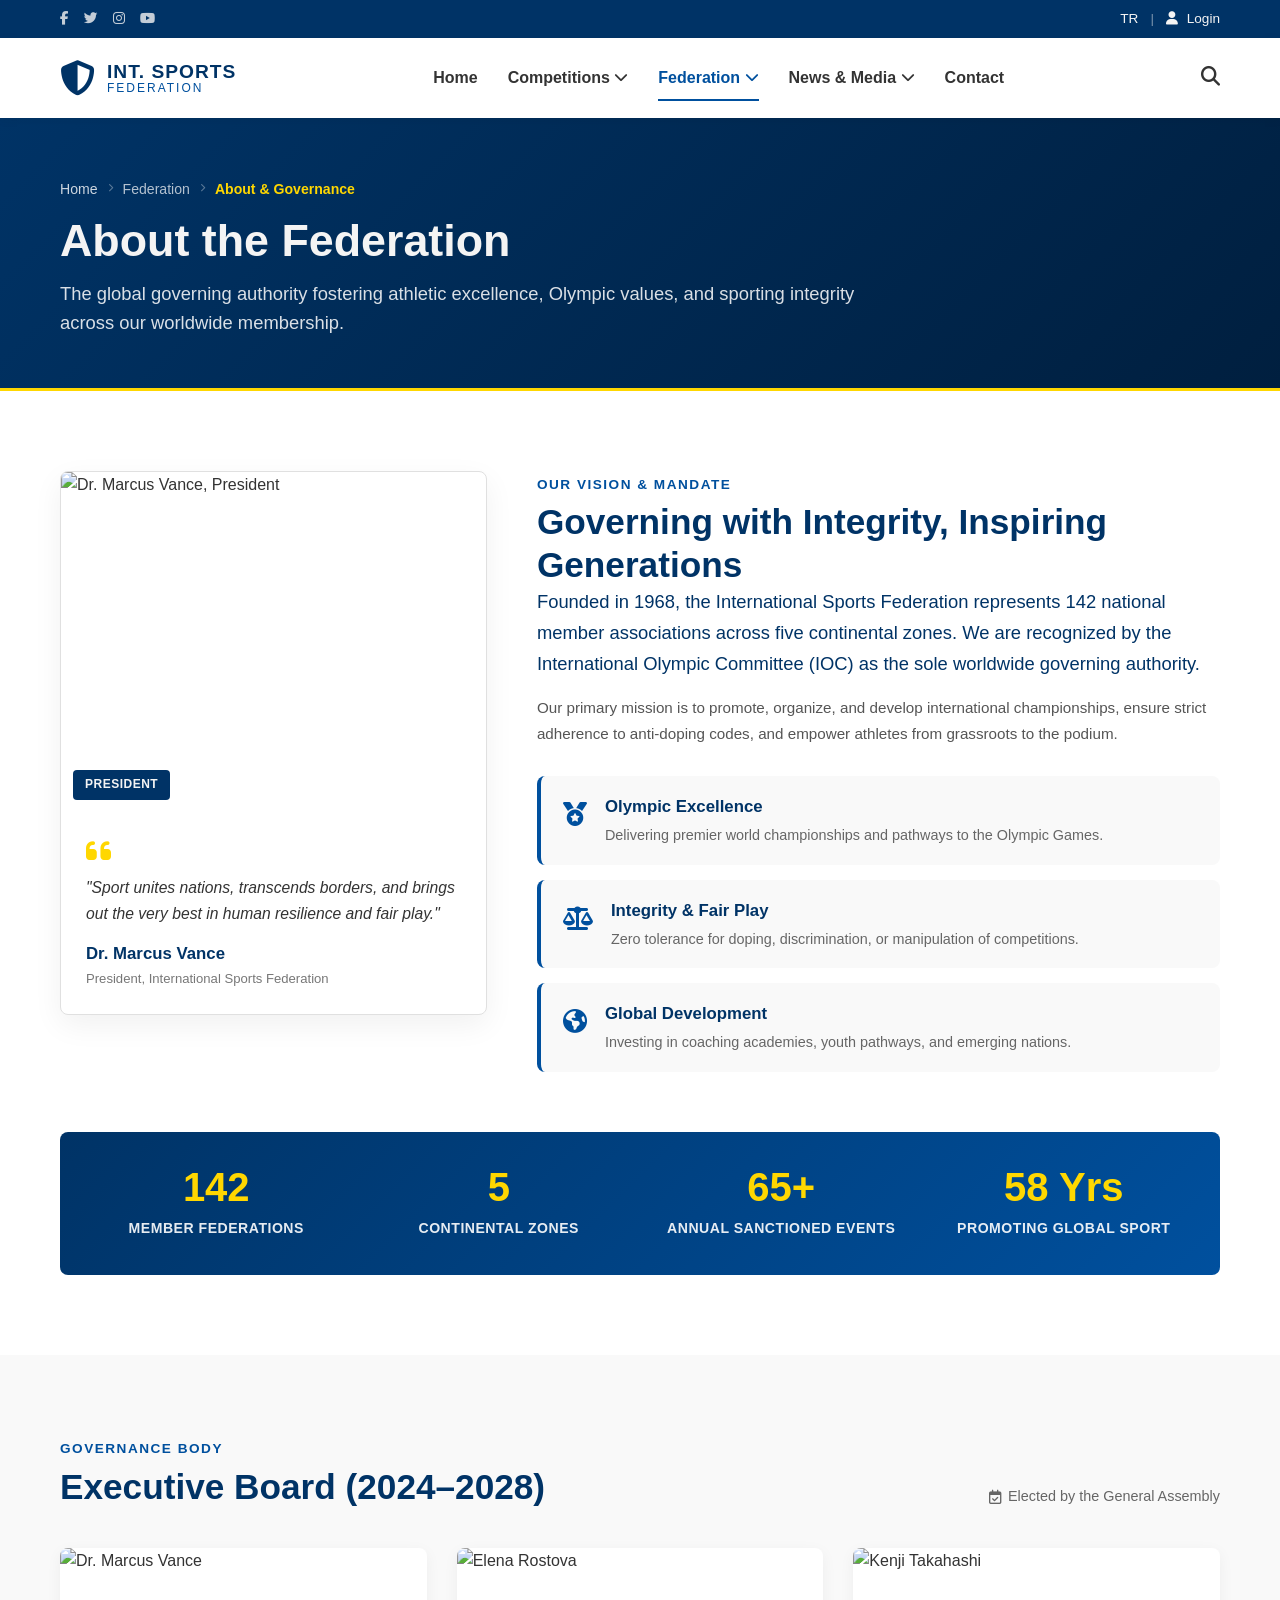
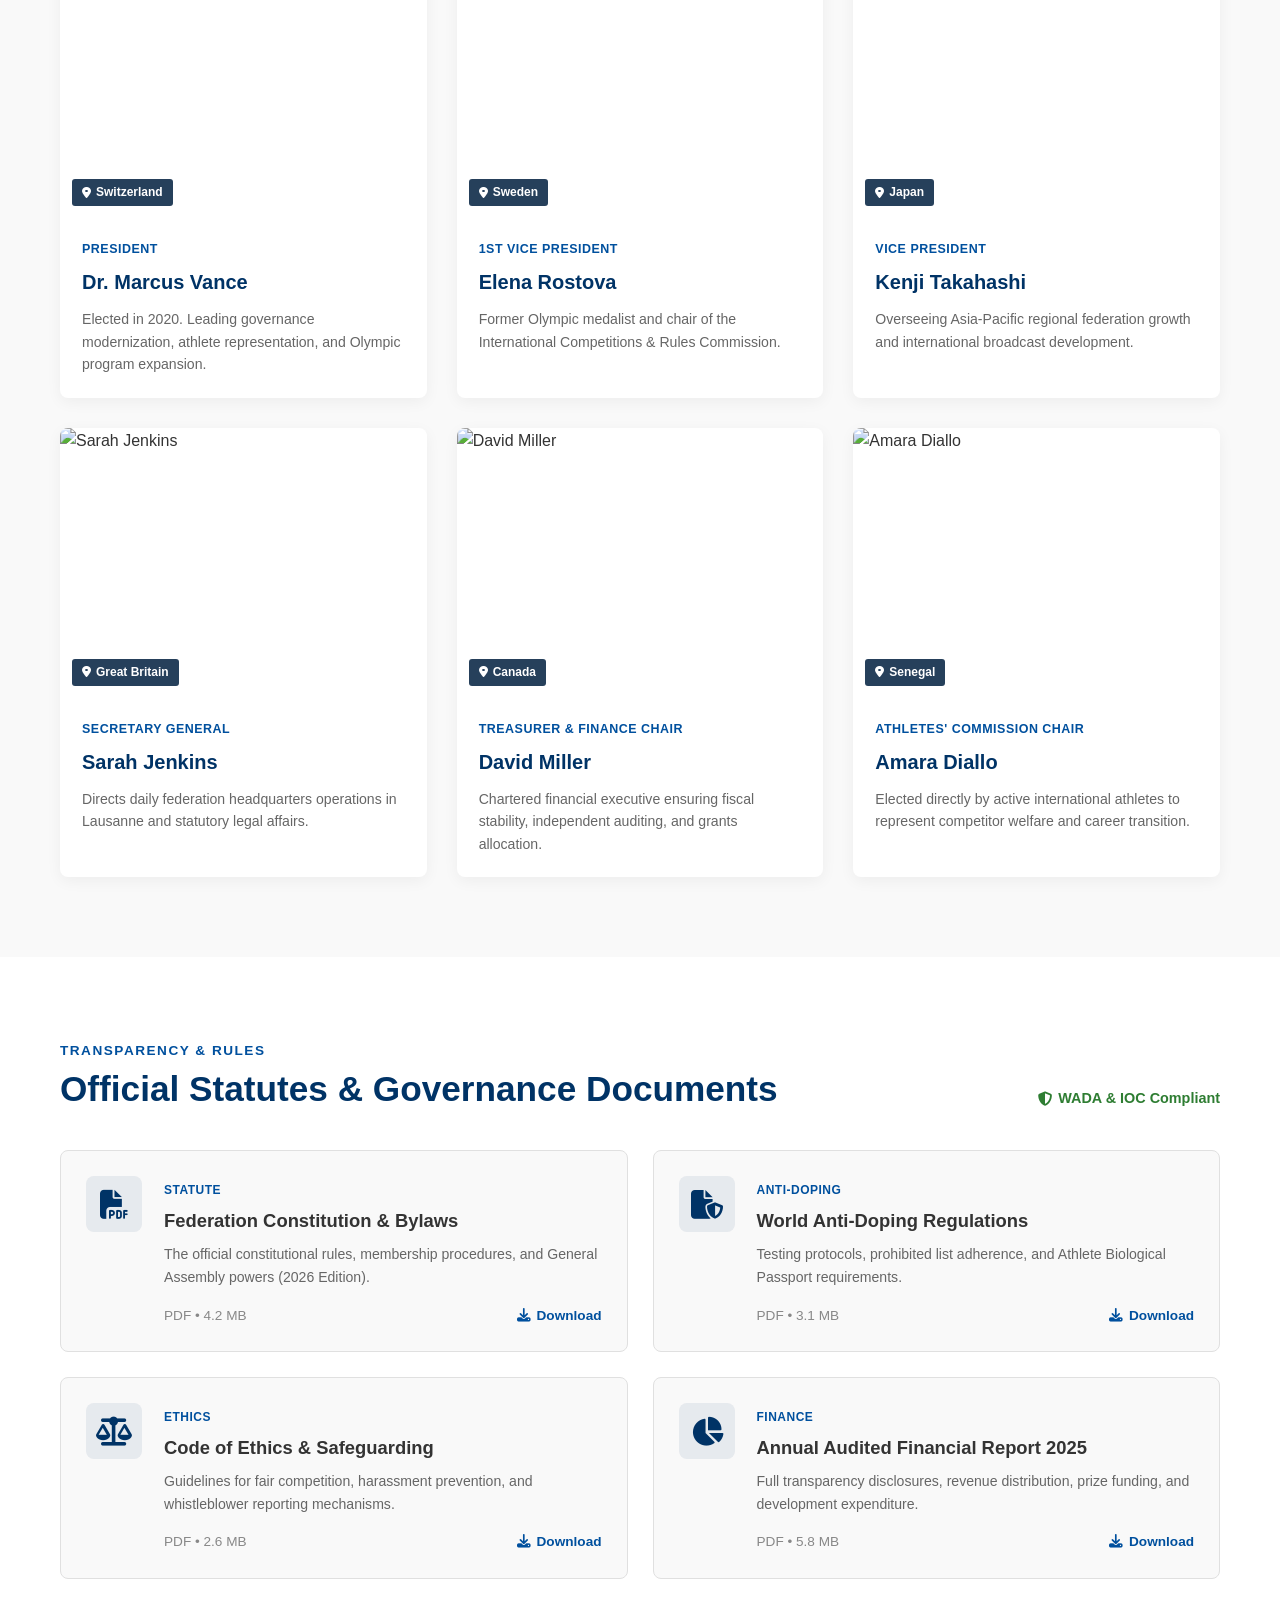
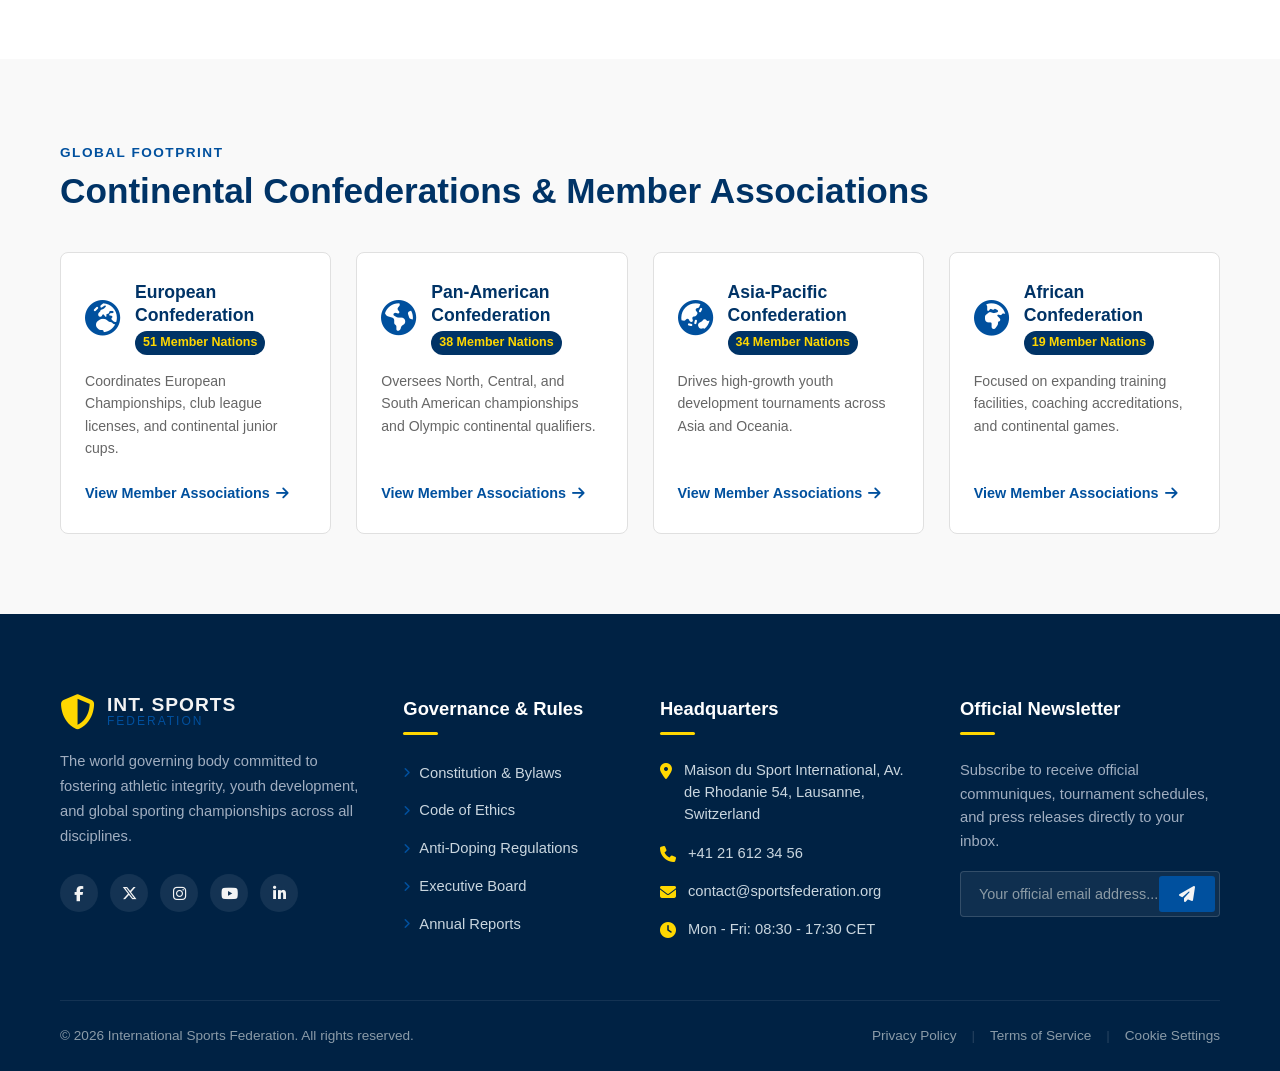
==== about.html @ fb4c46a8 "Add About and Competitions pages with interactive search and rankings" ====
<!DOCTYPE html>
<html lang="en" dir="ltr">
<head>
    <meta charset="UTF-8">
    <meta name="viewport" content="width=device-width, initial-scale=1.0">
    <title>Federation & Governance - International Sports Federation</title>
    <!-- FontAwesome Icons -->
    <link rel="stylesheet" href="https://cdnjs.cloudflare.com/ajax/libs/font-awesome/6.4.0/css/all.min.css">
    <!-- Main CSS -->
    <link rel="stylesheet" href="assets/css/style.css">
</head>
<body>

    <!-- 1. Top Bar -->
    <div class="top-bar">
        <div class="container top-bar-inner">
            <div class="social-links">
                <a href="#" aria-label="Facebook"><i class="fa-brands fa-facebook-f"></i></a>
                <a href="#" aria-label="Twitter"><i class="fa-brands fa-twitter"></i></a>
                <a href="#" aria-label="Instagram"><i class="fa-brands fa-instagram"></i></a>
                <a href="#" aria-label="YouTube"><i class="fa-brands fa-youtube"></i></a>
            </div>
            <div class="top-bar-actions">
                <a href="#" class="lang-switch">TR</a>
                <span class="divider">|</span>
                <a href="#" class="login-link"><i class="fa-solid fa-user"></i> Login</a>
            </div>
        </div>
    </div>

    <!-- 2. Main Header & Navbar -->
    <header class="main-header">
        <div class="container header-inner">
            <!-- Logo -->
            <a href="index.html" class="logo">
                <i class="fa-solid fa-shield-halved"></i>
                <div class="logo-text">
                    <strong>INT. SPORTS</strong>
                    <span>FEDERATION</span>
                </div>
            </a>

            <!-- Navigation -->
            <nav class="main-nav">
                <ul class="nav-list">
                    <li><a href="index.html">Home</a></li>
                    <li class="dropdown">
                        <a href="competitions.html">Competitions <i class="fa-solid fa-chevron-down fa-sm"></i></a>
                        <ul class="dropdown-menu">
                            <li><a href="competitions.html">Calendar & Events</a></li>
                            <li><a href="competitions.html#rankings">World Rankings</a></li>
                            <li><a href="competitions.html#rules">Rules & Regulations</a></li>
                        </ul>
                    </li>
                    <li class="dropdown">
                        <a href="about.html" class="active">Federation <i class="fa-solid fa-chevron-down fa-sm"></i></a>
                        <ul class="dropdown-menu">
                            <li><a href="about.html">About & History</a></li>
                            <li><a href="about.html#leadership">Executive Board</a></li>
                            <li><a href="about.html#governance">Governance & Integrity</a></li>
                            <li><a href="about.html#members">Member Associations</a></li>
                        </ul>
                    </li>
                    <li class="dropdown">
                        <a href="news.html">News & Media <i class="fa-solid fa-chevron-down fa-sm"></i></a>
                        <ul class="dropdown-menu">
                            <li><a href="news.html">Latest Stories</a></li>
                            <li><a href="news.html#press">Press Releases</a></li>
                            <li><a href="news.html#resources">Media Resources</a></li>
                        </ul>
                    </li>
                    <li><a href="contact.html">Contact</a></li>
                </ul>
            </nav>

            <!-- Header Actions -->
            <div class="header-actions">
                <div class="header-search">
                    <button id="searchOpenBtn" aria-label="Open Search"><i class="fa-solid fa-magnifying-glass"></i></button>
                </div>
                <button class="mobile-menu-btn" id="mobileMenuBtn" aria-label="Toggle navigation menu">
                    <i class="fa-solid fa-bars"></i>
                </button>
            </div>
        </div>
    </header>

    <!-- Page Header Banner / Breadcrumbs -->
    <section class="page-hero">
        <div class="container">
            <nav class="breadcrumbs" aria-label="Breadcrumb">
                <a href="index.html">Home</a>
                <span class="bc-sep"><i class="fa-solid fa-chevron-right fa-xs"></i></span>
                <span>Federation</span>
                <span class="bc-sep"><i class="fa-solid fa-chevron-right fa-xs"></i></span>
                <span class="bc-current">About & Governance</span>
            </nav>
            <h1 class="page-title">About the Federation</h1>
            <p class="page-lead">
                The global governing authority fostering athletic excellence, Olympic values, and sporting integrity across our worldwide membership.
            </p>
        </div>
    </section>

    <!-- Main Content Area -->
    <main>
        <!-- Section 1: Overview & President's Welcome -->
        <section class="about-overview-section" id="overview">
            <div class="container">
                <div class="overview-grid">
                    <div class="president-card">
                        <div class="president-img-wrap">
                            <img src="https://images.unsplash.com/photo-1507003211169-0a1dd7228f2d?q=80&w=800&auto=format&fit=crop" alt="Dr. Marcus Vance, President">
                            <span class="president-badge">President</span>
                        </div>
                        <div class="president-quote">
                            <i class="fa-solid fa-quote-left quote-icon"></i>
                            <p>"Sport unites nations, transcends borders, and brings out the very best in human resilience and fair play."</p>
                            <strong>Dr. Marcus Vance</strong>
                            <span>President, International Sports Federation</span>
                        </div>
                    </div>

                    <div class="overview-content">
                        <span class="section-tag">Our Vision & Mandate</span>
                        <h2 class="section-title">Governing with Integrity, Inspiring Generations</h2>
                        <p class="lead-text">
                            Founded in 1968, the International Sports Federation represents 142 national member associations across five continental zones. We are recognized by the International Olympic Committee (IOC) as the sole worldwide governing authority.
                        </p>
                        <p class="body-text">
                            Our primary mission is to promote, organize, and develop international championships, ensure strict adherence to anti-doping codes, and empower athletes from grassroots to the podium.
                        </p>

                        <!-- Key Pillars -->
                        <div class="pillars-grid">
                            <div class="pillar-item">
                                <div class="pillar-icon"><i class="fa-solid fa-medal"></i></div>
                                <div>
                                    <h4>Olympic Excellence</h4>
                                    <p>Delivering premier world championships and pathways to the Olympic Games.</p>
                                </div>
                            </div>
                            <div class="pillar-item">
                                <div class="pillar-icon"><i class="fa-solid fa-scale-balanced"></i></div>
                                <div>
                                    <h4>Integrity & Fair Play</h4>
                                    <p>Zero tolerance for doping, discrimination, or manipulation of competitions.</p>
                                </div>
                            </div>
                            <div class="pillar-item">
                                <div class="pillar-icon"><i class="fa-solid fa-earth-americas"></i></div>
                                <div>
                                    <h4>Global Development</h4>
                                    <p>Investing in coaching academies, youth pathways, and emerging nations.</p>
                                </div>
                            </div>
                        </div>
                    </div>
                </div>

                <!-- Federation Numbers Strip -->
                <div class="stats-strip">
                    <div class="stat-box">
                        <span class="stat-number">142</span>
                        <span class="stat-label">Member Federations</span>
                    </div>
                    <div class="stat-box">
                        <span class="stat-number">5</span>
                        <span class="stat-label">Continental Zones</span>
                    </div>
                    <div class="stat-box">
                        <span class="stat-number">65+</span>
                        <span class="stat-label">Annual Sanctioned Events</span>
                    </div>
                    <div class="stat-box">
                        <span class="stat-number">58 Yrs</span>
                        <span class="stat-label">Promoting Global Sport</span>
                    </div>
                </div>
            </div>
        </section>

        <!-- Section 2: Executive Board & Leadership -->
        <section class="leadership-section" id="leadership">
            <div class="container">
                <div class="section-header">
                    <div>
                        <span class="section-tag">Governance Body</span>
                        <h2 class="section-title">Executive Board (2024–2028)</h2>
                    </div>
                    <span class="board-term-note"><i class="fa-regular fa-calendar-check"></i> Elected by the General Assembly</span>
                </div>

                <div class="board-grid">
                    <!-- Board Member 1 -->
                    <div class="board-card">
                        <div class="board-img-wrap">
                            <img src="https://images.unsplash.com/photo-1507003211169-0a1dd7228f2d?q=80&w=800&auto=format&fit=crop" alt="Dr. Marcus Vance">
                            <span class="board-country"><i class="fa-solid fa-location-dot"></i> Switzerland</span>
                        </div>
                        <div class="board-info">
                            <span class="board-role">President</span>
                            <h3 class="board-name">Dr. Marcus Vance</h3>
                            <p class="board-bio">Elected in 2020. Leading governance modernization, athlete representation, and Olympic program expansion.</p>
                        </div>
                    </div>

                    <!-- Board Member 2 -->
                    <div class="board-card">
                        <div class="board-img-wrap">
                            <img src="https://images.unsplash.com/photo-1573496359142-b8d87734a5a2?q=80&w=800&auto=format&fit=crop" alt="Elena Rostova">
                            <span class="board-country"><i class="fa-solid fa-location-dot"></i> Sweden</span>
                        </div>
                        <div class="board-info">
                            <span class="board-role">1st Vice President</span>
                            <h3 class="board-name">Elena Rostova</h3>
                            <p class="board-bio">Former Olympic medalist and chair of the International Competitions & Rules Commission.</p>
                        </div>
                    </div>

                    <!-- Board Member 3 -->
                    <div class="board-card">
                        <div class="board-img-wrap">
                            <img src="https://images.unsplash.com/photo-1500648767791-00dcc994a43e?q=80&w=800&auto=format&fit=crop" alt="Kenji Takahashi">
                            <span class="board-country"><i class="fa-solid fa-location-dot"></i> Japan</span>
                        </div>
                        <div class="board-info">
                            <span class="board-role">Vice President</span>
                            <h3 class="board-name">Kenji Takahashi</h3>
                            <p class="board-bio">Overseeing Asia-Pacific regional federation growth and international broadcast development.</p>
                        </div>
                    </div>

                    <!-- Board Member 4 -->
                    <div class="board-card">
                        <div class="board-img-wrap">
                            <img src="https://images.unsplash.com/photo-1580489944761-15a19d654956?q=80&w=800&auto=format&fit=crop" alt="Sarah Jenkins">
                            <span class="board-country"><i class="fa-solid fa-location-dot"></i> Great Britain</span>
                        </div>
                        <div class="board-info">
                            <span class="board-role">Secretary General</span>
                            <h3 class="board-name">Sarah Jenkins</h3>
                            <p class="board-bio">Directs daily federation headquarters operations in Lausanne and statutory legal affairs.</p>
                        </div>
                    </div>

                    <!-- Board Member 5 -->
                    <div class="board-card">
                        <div class="board-img-wrap">
                            <img src="https://images.unsplash.com/photo-1472099645785-5658abf4ff4e?q=80&w=800&auto=format&fit=crop" alt="David Miller">
                            <span class="board-country"><i class="fa-solid fa-location-dot"></i> Canada</span>
                        </div>
                        <div class="board-info">
                            <span class="board-role">Treasurer & Finance Chair</span>
                            <h3 class="board-name">David Miller</h3>
                            <p class="board-bio">Chartered financial executive ensuring fiscal stability, independent auditing, and grants allocation.</p>
                        </div>
                    </div>

                    <!-- Board Member 6 -->
                    <div class="board-card">
                        <div class="board-img-wrap">
                            <img src="https://images.unsplash.com/photo-1534528741775-53994a69daeb?q=80&w=800&auto=format&fit=crop" alt="Amara Diallo">
                            <span class="board-country"><i class="fa-solid fa-location-dot"></i> Senegal</span>
                        </div>
                        <div class="board-info">
                            <span class="board-role">Athletes' Commission Chair</span>
                            <h3 class="board-name">Amara Diallo</h3>
                            <p class="board-bio">Elected directly by active international athletes to represent competitor welfare and career transition.</p>
                        </div>
                    </div>
                </div>
            </div>
        </section>

        <!-- Section 3: Governance & Official Regulations -->
        <section class="governance-section" id="governance">
            <div class="container">
                <div class="section-header">
                    <div>
                        <span class="section-tag">Transparency & Rules</span>
                        <h2 class="section-title">Official Statutes & Governance Documents</h2>
                    </div>
                    <span class="governance-sub"><i class="fa-solid fa-shield-halved"></i> WADA & IOC Compliant</span>
                </div>

                <div class="docs-grid">
                    <!-- Document 1 -->
                    <div class="doc-card">
                        <div class="doc-icon"><i class="fa-solid fa-file-pdf"></i></div>
                        <div class="doc-content">
                            <span class="doc-type">Statute</span>
                            <h3 class="doc-title">Federation Constitution & Bylaws</h3>
                            <p class="doc-desc">The official constitutional rules, membership procedures, and General Assembly powers (2026 Edition).</p>
                            <div class="doc-meta">
                                <span>PDF • 4.2 MB</span>
                                <a href="#" class="btn-doc-download"><i class="fa-solid fa-download"></i> Download</a>
                            </div>
                        </div>
                    </div>

                    <!-- Document 2 -->
                    <div class="doc-card">
                        <div class="doc-icon"><i class="fa-solid fa-file-shield"></i></div>
                        <div class="doc-content">
                            <span class="doc-type">Anti-Doping</span>
                            <h3 class="doc-title">World Anti-Doping Regulations</h3>
                            <p class="doc-desc">Testing protocols, prohibited list adherence, and Athlete Biological Passport requirements.</p>
                            <div class="doc-meta">
                                <span>PDF • 3.1 MB</span>
                                <a href="#" class="btn-doc-download"><i class="fa-solid fa-download"></i> Download</a>
                            </div>
                        </div>
                    </div>

                    <!-- Document 3 -->
                    <div class="doc-card">
                        <div class="doc-icon"><i class="fa-solid fa-scale-balanced"></i></div>
                        <div class="doc-content">
                            <span class="doc-type">Ethics</span>
                            <h3 class="doc-title">Code of Ethics & Safeguarding</h3>
                            <p class="doc-desc">Guidelines for fair competition, harassment prevention, and whistleblower reporting mechanisms.</p>
                            <div class="doc-meta">
                                <span>PDF • 2.6 MB</span>
                                <a href="#" class="btn-doc-download"><i class="fa-solid fa-download"></i> Download</a>
                            </div>
                        </div>
                    </div>

                    <!-- Document 4 -->
                    <div class="doc-card">
                        <div class="doc-icon"><i class="fa-solid fa-chart-pie"></i></div>
                        <div class="doc-content">
                            <span class="doc-type">Finance</span>
                            <h3 class="doc-title">Annual Audited Financial Report 2025</h3>
                            <p class="doc-desc">Full transparency disclosures, revenue distribution, prize funding, and development expenditure.</p>
                            <div class="doc-meta">
                                <span>PDF • 5.8 MB</span>
                                <a href="#" class="btn-doc-download"><i class="fa-solid fa-download"></i> Download</a>
                            </div>
                        </div>
                    </div>
                </div>
            </div>
        </section>

        <!-- Section 4: Member Associations & Continental Zones -->
        <section class="members-section" id="members">
            <div class="container">
                <div class="section-header">
                    <div>
                        <span class="section-tag">Global Footprint</span>
                        <h2 class="section-title">Continental Confederations & Member Associations</h2>
                    </div>
                </div>

                <div class="zones-grid">
                    <!-- Zone 1 -->
                    <div class="zone-card">
                        <div class="zone-header">
                            <i class="fa-solid fa-earth-europe zone-icon"></i>
                            <div>
                                <h3 class="zone-name">European Confederation</h3>
                                <span class="zone-members">51 Member Nations</span>
                            </div>
                        </div>
                        <p class="zone-desc">Coordinates European Championships, club league licenses, and continental junior cups.</p>
                        <a href="#" class="zone-link">View Member Associations <i class="fa-solid fa-arrow-right"></i></a>
                    </div>

                    <!-- Zone 2 -->
                    <div class="zone-card">
                        <div class="zone-header">
                            <i class="fa-solid fa-earth-americas zone-icon"></i>
                            <div>
                                <h3 class="zone-name">Pan-American Confederation</h3>
                                <span class="zone-members">38 Member Nations</span>
                            </div>
                        </div>
                        <p class="zone-desc">Oversees North, Central, and South American championships and Olympic continental qualifiers.</p>
                        <a href="#" class="zone-link">View Member Associations <i class="fa-solid fa-arrow-right"></i></a>
                    </div>

                    <!-- Zone 3 -->
                    <div class="zone-card">
                        <div class="zone-header">
                            <i class="fa-solid fa-earth-asia zone-icon"></i>
                            <div>
                                <h3 class="zone-name">Asia-Pacific Confederation</h3>
                                <span class="zone-members">34 Member Nations</span>
                            </div>
                        </div>
                        <p class="zone-desc">Drives high-growth youth development tournaments across Asia and Oceania.</p>
                        <a href="#" class="zone-link">View Member Associations <i class="fa-solid fa-arrow-right"></i></a>
                    </div>

                    <!-- Zone 4 -->
                    <div class="zone-card">
                        <div class="zone-header">
                            <i class="fa-solid fa-earth-africa zone-icon"></i>
                            <div>
                                <h3 class="zone-name">African Confederation</h3>
                                <span class="zone-members">19 Member Nations</span>
                            </div>
                        </div>
                        <p class="zone-desc">Focused on expanding training facilities, coaching accreditations, and continental games.</p>
                        <a href="#" class="zone-link">View Member Associations <i class="fa-solid fa-arrow-right"></i></a>
                    </div>
                </div>
            </div>
        </section>
    </main>

    <!-- 8. Mega Footer -->
    <footer class="mega-footer">
        <div class="container">
            <div class="footer-grid">
                <!-- Column 1: About & Logo -->
                <div class="footer-col footer-about">
                    <a href="index.html" class="footer-logo">
                        <i class="fa-solid fa-shield-halved"></i>
                        <div class="logo-text">
                            <strong>INT. SPORTS</strong>
                            <span>FEDERATION</span>
                        </div>
                    </a>
                    <p class="footer-desc">
                        The world governing body committed to fostering athletic integrity, youth development, and global sporting championships across all disciplines.
                    </p>
                    <div class="footer-socials">
                        <a href="#" aria-label="Facebook"><i class="fa-brands fa-facebook-f"></i></a>
                        <a href="#" aria-label="X Twitter"><i class="fa-brands fa-x-twitter"></i></a>
                        <a href="#" aria-label="Instagram"><i class="fa-brands fa-instagram"></i></a>
                        <a href="#" aria-label="YouTube"><i class="fa-brands fa-youtube"></i></a>
                        <a href="#" aria-label="LinkedIn"><i class="fa-brands fa-linkedin-in"></i></a>
                    </div>
                </div>

                <!-- Column 2: Quick Links -->
                <div class="footer-col">
                    <h3 class="footer-title">Governance & Rules</h3>
                    <ul class="footer-links">
                        <li><a href="about.html"><i class="fa-solid fa-angle-right"></i> Constitution & Bylaws</a></li>
                        <li><a href="about.html#governance"><i class="fa-solid fa-angle-right"></i> Code of Ethics</a></li>
                        <li><a href="about.html#governance"><i class="fa-solid fa-angle-right"></i> Anti-Doping Regulations</a></li>
                        <li><a href="about.html#leadership"><i class="fa-solid fa-angle-right"></i> Executive Board</a></li>
                        <li><a href="about.html#governance"><i class="fa-solid fa-angle-right"></i> Annual Reports</a></li>
                    </ul>
                </div>

                <!-- Column 3: Contact Info -->
                <div class="footer-col">
                    <h3 class="footer-title">Headquarters</h3>
                    <ul class="footer-contact">
                        <li>
                            <i class="fa-solid fa-location-dot"></i>
                            <span>Maison du Sport International, Av. de Rhodanie 54, Lausanne, Switzerland</span>
                        </li>
                        <li>
                            <i class="fa-solid fa-phone"></i>
                            <span>+41 21 612 34 56</span>
                        </li>
                        <li>
                            <i class="fa-solid fa-envelope"></i>
                            <span>contact@sportsfederation.org</span>
                        </li>
                        <li>
                            <i class="fa-solid fa-clock"></i>
                            <span>Mon - Fri: 08:30 - 17:30 CET</span>
                        </li>
                    </ul>
                </div>

                <!-- Column 4: Newsletter -->
                <div class="footer-col">
                    <h3 class="footer-title">Official Newsletter</h3>
                    <p class="footer-newsletter-text">
                        Subscribe to receive official communiques, tournament schedules, and press releases directly to your inbox.
                    </p>
                    <form class="footer-newsletter-form" onsubmit="event.preventDefault();">
                        <div class="newsletter-input-group">
                            <input type="email" placeholder="Your official email address..." required aria-label="Email address">
                            <button type="submit" class="btn btn-primary btn-newsletter" aria-label="Subscribe">
                                <i class="fa-solid fa-paper-plane"></i>
                            </button>
                        </div>
                    </form>
                </div>
            </div>

            <!-- Footer Bottom Bar -->
            <div class="footer-bottom">
                <div class="footer-copyright">
                    &copy; 2026 International Sports Federation. All rights reserved.
                </div>
                <div class="footer-bottom-links">
                    <a href="#">Privacy Policy</a>
                    <span class="divider">|</span>
                    <a href="#">Terms of Service</a>
                    <span class="divider">|</span>
                    <a href="#">Cookie Settings</a>
                </div>
            </div>
        </div>
    </footer>

    <!-- Search Modal Overlay -->
    <div class="search-modal" id="searchModal" aria-hidden="true">
        <div class="search-modal-backdrop" id="searchBackdrop"></div>
        <div class="search-modal-dialog">
            <div class="search-modal-header">
                <span class="search-modal-title"><i class="fa-solid fa-magnifying-glass"></i> Search Federation Portal</span>
                <button class="search-modal-close" id="searchCloseBtn" aria-label="Close search">
                    <i class="fa-solid fa-xmark"></i>
                </button>
            </div>
            <form class="search-modal-form" onsubmit="event.preventDefault();">
                <div class="search-input-wrapper">
                    <input type="text" id="searchInput" placeholder="Search tournaments, athletes, rules, news..." autocomplete="off">
                    <button type="submit" aria-label="Submit search"><i class="fa-solid fa-arrow-right"></i></button>
                </div>
            </form>
            <div class="search-quick-tags">
                <span class="quick-tags-label">Popular Searches:</span>
                <div class="quick-tags-list">
                    <a href="#">World Championship 2026</a>
                    <a href="#">World Rankings</a>
                    <a href="#">Anti-Doping Regulations</a>
                    <a href="#">Rulebook</a>
                    <a href="#">Executive Board</a>
                </div>
            </div>
        </div>
    </div>

    <!-- Main JS -->
    <script src="assets/js/script.js"></script>
</body>
</html>
---- assets/css/style.css ----
/* ==========================================================================
   CSS Variables (Design System)
   ========================================================================== */
:root {
    /* Colors */
    --primary-color: #003366; /* أزرق داكن مؤسسي */
    --secondary-color: #00509E; /* أزرق فاتح قليلاً للتفاعلات */
    --accent-color: #FFD700; /* ذهبي للمسات الرياضية ولفت الانتباه */
    --text-dark: #333333; /* نصوص داكنة */
    --text-light: #F4F4F4; /* نصوص فاتحة */
    --bg-light: #FFFFFF; /* خلفية بيضاء */
    --bg-gray: #F9F9F9; /* خلفية رمادية فاتحة للأقسام */
    --border-color: #E0E0E0; /* لون الحدود */

    /* Typography */
    --font-primary: 'Segoe UI', Tahoma, Geneva, Verdana, sans-serif; /* يمكن استبداله بخط عربي مثل Cairo أو Tajawal */
    
    /* Transitions */
    --transition-fast: 0.3s ease;
    
    /* Spacing */
    --container-padding: 20px;
    --section-padding: 60px 0;
}

/* ==========================================================================
   CSS Reset & Base Styles
   ========================================================================== */
*,
*::before,
*::after {
    margin: 0;
    padding: 0;
    box-sizing: border-box;
}

html {
    scroll-behavior: smooth;
    font-size: 16px;
}

body {
    font-family: var(--font-primary);
    color: var(--text-dark);
    background-color: var(--bg-light);
    line-height: 1.6;
    overflow-x: hidden;
}

a {
    text-decoration: none;
    color: inherit;
    transition: color var(--transition-fast);
}

ul, ol {
    list-style: none;
}

img {
    max-width: 100%;
    height: auto;
    display: block;
}

button {
    cursor: pointer;
    border: none;
    background: none;
    font-family: inherit;
}

/* Container for constraining width */
.container {
    max-width: 1200px;
    margin: 0 auto;
    padding: 0 var(--container-padding);
}



/* ==========================================================================
   1. Top Bar
   ========================================================================== */
.top-bar {
    background-color: var(--primary-color);
    color: var(--text-light);
    font-size: 0.85rem;
    padding: 8px 0;
}


.top-bar-inner {
    display: flex;
    justify-content: space-between;
    align-items: center;
}

.social-links {
    display: flex;
    gap: 15px;
}

.social-links a {
    opacity: 0.8;
}

.social-links a:hover {
    opacity: 1;
    color: var(--accent-color);
}

.top-bar-actions {
    display: flex;
    align-items: center;
    gap: 12px;
}

.top-bar-actions .divider {
    opacity: 0.5;
}

.top-bar-actions a:hover {
    color: var(--accent-color);
}

.login-link i {
    margin-right: 5px;
}


/* ==========================================================================
   2. Main Header & Navbar
   ========================================================================== */
.main-header {
    background-color: var(--bg-light);
    box-shadow: 0 2px 10px rgba(0, 0, 0, 0.05); /* ظل خفيف لإبراز الترويسة */
    position: relative;
    z-index: 100; /* لضمان ظهور القوائم المنسدلة فوق المحتوى */
}

.header-inner {
    display: flex;
    justify-content: space-between;
    align-items: center;
    height: 80px;
}

/* Logo Styles */
.logo {
    display: flex;
    align-items: center;
    gap: 12px;
    color: var(--primary-color);
}

.logo i {
    font-size: 2.2rem;
}

.logo-text {
    display: flex;
    flex-direction: column;
    line-height: 1.1;
}

.logo-text strong {
    font-size: 1.2rem;
    letter-spacing: 1px;
}

.logo-text span {
    font-size: 0.75rem;
    letter-spacing: 2px;
    color: var(--secondary-color);
}

/* Navigation Styles */
.nav-list {
    display: flex;
    align-items: center;
    gap: 30px;
}

.nav-list > li > a {
    font-weight: 600;
    color: var(--text-dark);
    padding: 10px 0;
    display: inline-block;
    position: relative;
}

.nav-list > li > a:hover,
.nav-list > li > a.active {
    color: var(--secondary-color);
}

/* خط سفلي يظهر عند التمرير (Hover Effect) */
.nav-list > li > a::after {
    content: '';
    position: absolute;
    bottom: 0;
    left: 0;
    width: 0;
    height: 2px;
    background-color: var(--secondary-color);
    transition: width var(--transition-fast);
}

.nav-list > li > a:hover::after,
.nav-list > li > a.active::after {
    width: 100%;
}

/* Dropdown Menu Styles */
.dropdown {
    position: relative;
}

.dropdown-menu {
    position: absolute;
    top: 100%;
    left: 0;
    background-color: var(--bg-light);
    min-width: 200px;
    box-shadow: 0 4px 15px rgba(0, 0, 0, 0.1);
    border-top: 3px solid var(--secondary-color);
    opacity: 0;
    visibility: hidden;
    transform: translateY(10px);
    transition: all var(--transition-fast);
}

/* إظهار القائمة المنسدلة عند تمرير الفأرة */
.dropdown:hover .dropdown-menu {
    opacity: 1;
    visibility: visible;
    transform: translateY(0);
}

.dropdown-menu li {
    border-bottom: 1px solid var(--border-color);
}

.dropdown-menu li:last-child {
    border-bottom: none;
}

.dropdown-menu a {
    display: block;
    padding: 12px 20px;
    color: var(--text-dark);
    font-size: 0.9rem;
}

.dropdown-menu a:hover {
    background-color: var(--bg-gray);
    color: var(--secondary-color);
    padding-left: 25px; /* حركة بسيطة للنص عند التمرير */
}

/* Header Actions */
.header-actions {
    display: flex;
    align-items: center;
    gap: 18px;
}

/* Search Icon */
.header-search button {
    font-size: 1.2rem;
    color: var(--text-dark);
    transition: color var(--transition-fast);
}

.header-search button:hover {
    color: var(--secondary-color);
}

/* Mobile Menu Button - Hidden on Desktop */
.mobile-menu-btn {
    display: none;
    font-size: 1.5rem;
    color: var(--primary-color);
    padding: 6px;
    transition: color var(--transition-fast);
}

.mobile-menu-btn:hover {
    color: var(--secondary-color);
}


/* ==========================================================================
   Global Button Styles
   ========================================================================== */
.btn {
    display: inline-block;
    padding: 12px 28px;
    font-size: 1rem;
    font-weight: 600;
    text-align: center;
    border-radius: 4px;
    cursor: pointer;
    transition: all var(--transition-fast);
}

.btn i {
    margin-left: 8px;
}

.btn-primary {
    background-color: var(--secondary-color);
    color: var(--text-light);
    border: 2px solid var(--secondary-color);
}

.btn-primary:hover {
    background-color: transparent;
    color: var(--secondary-color);
    border-color: var(--secondary-color);
}

.btn-outline {
    background-color: transparent;
    color: var(--text-light);
    border: 2px solid var(--text-light);
}

.btn-outline:hover {
    background-color: var(--text-light);
    color: var(--primary-color);
}

/* ==========================================================================
   3. Hero Section
   ========================================================================== */
.hero-section {
    position: relative;
    height: 80vh;
    min-height: 500px;
    background-image: url('https://images.unsplash.com/photo-1461896836934-ffe607ba8211?q=80&w=2070&auto=format&fit=crop'); /* صورة رياضية */
    background-size: cover;
    background-position: center;
    display: flex;
    align-items: center;
}

/* رسم اللون المتدرج شبه الشفاف. */
.hero-overlay {
    position: absolute;
    top: 0; left: 0;
    width: 100%; height: 100%;
    background: linear-gradient(to right, rgba(0, 51, 102, 0.9), rgba(0, 51, 102, 0.5)); /* تدرج لوني داكن */
    z-index: 1;
}

.hero-content {
    position: relative;
    z-index: 2;
    color: var(--text-light);
    max-width: 800px;
}

.hero-badge {
    display: inline-block;
    background-color: var(--accent-color);
    color: var(--text-dark);
    padding: 5px 12px;
    font-size: 0.85rem;
    font-weight: 700;
    border-radius: 20px;
    margin-bottom: 20px;
    text-transform: uppercase;
    letter-spacing: 1px;
}

.hero-title {
    font-size: 3.5rem;
    line-height: 1.1;
    margin-bottom: 20px;
    font-weight: 800;
}

.hero-subtitle {
    font-size: 1.2rem;
    margin-bottom: 35px;
    opacity: 0.9;
    max-width: 600px;
}

.hero-actions {
    display: flex;
    gap: 15px;
}


/* ==========================================================================
   4. Announcements Section
   ========================================================================== */
.announcements-section {
    position: relative;
    z-index: 10;
    margin-top: -30px; /* سحب القسم للأعلى ليتداخل قليلاً مع الـ Hero */
}

.announcement-wrapper {
    background-color: var(--bg-light);
    box-shadow: 0 10px 30px rgba(0, 0, 0, 0.1);
    border-radius: 8px;
    display: flex;
    align-items: center;
    padding: 15px 25px;
    border-left: 5px solid var(--accent-color); /* شريط جانبي ذهبي */
}

.announcement-badge {
    background-color: var(--primary-color);
    color: var(--text-light);
    padding: 6px 15px;
    border-radius: 4px;
    font-size: 0.9rem;
    font-weight: bold;
    display: flex;
    align-items: center;
    gap: 8px;
    margin-right: 20px;
    white-space: nowrap;
}

.announcement-text {
    flex: 1; /* يأخذ كل المساحة المتبقية */
    font-size: 0.95rem;
    color: var(--text-dark);
}

.announcement-action {
    margin-left: 20px;
    white-space: nowrap;
}

.announcement-action a {
    color: var(--secondary-color);
    font-weight: 600;
    font-size: 0.9rem;
    display: flex;
    align-items: center;
}

.announcement-action a:hover {
    color: var(--primary-color);
}

.announcement-action i {
    margin-left: 5px;
    transition: transform var(--transition-fast); /* حركة للسهم */
}

.announcement-action a:hover i {
    transform: translateX(5px); /* تحريك السهم لليمين عند التمرير */
}

/* ==========================================================================
   Section Header (Reusable Component)
   ========================================================================== */
.section-header {
    display: flex;
    justify-content: space-between;
    align-items: flex-end;
    margin-bottom: 40px;
}

.section-tag {
    display: inline-block;
    font-size: 0.85rem;
    font-weight: 700;
    color: var(--secondary-color);
    text-transform: uppercase;
    letter-spacing: 1.5px;
    margin-bottom: 6px;
}

.section-title {
    font-size: 2.2rem;
    font-weight: 800;
    color: var(--primary-color);
    line-height: 1.2;
}

.view-all-link {
    font-weight: 600;
    color: var(--secondary-color);
    display: flex;
    align-items: center;
    gap: 6px;
    font-size: 0.95rem;
    transition: color var(--transition-fast);
}

.view-all-link i {
    transition: transform var(--transition-fast);
}

.view-all-link:hover {
    color: var(--primary-color);
}

.view-all-link:hover i {
    transform: translateX(5px);
}

/* ==========================================================================
   5. Latest News Section
   ========================================================================== */
.latest-news-section {
    padding: 80px 0;
    background-color: var(--bg-gray);
}

.news-grid {
    display: grid;
    grid-template-columns: repeat(3, 1fr);
    gap: 30px;
}

.news-card {
    background-color: var(--bg-light);
    border-radius: 8px;
    overflow: hidden;
    box-shadow: 0 4px 15px rgba(0, 0, 0, 0.05);
    display: flex;
    flex-direction: column;
    transition: transform var(--transition-fast), box-shadow var(--transition-fast);
}

.news-card:hover {
    transform: translateY(-6px);
    box-shadow: 0 12px 25px rgba(0, 0, 0, 0.1);
}

.news-image-wrapper {
    position: relative;
    height: 220px;
    overflow: hidden;
}

.news-image-wrapper img {
    width: 100%;
    height: 100%;
    object-fit: cover;
    transition: transform 0.5s ease;
}

.news-card:hover .news-image-wrapper img {
    transform: scale(1.06);
}

.news-category {
    position: absolute;
    bottom: 12px;
    left: 12px;
    background-color: var(--primary-color);
    color: var(--text-light);
    font-size: 0.75rem;
    font-weight: 700;
    text-transform: uppercase;
    padding: 5px 12px;
    border-radius: 3px;
    letter-spacing: 0.5px;
}

.news-body {
    padding: 24px;
    display: flex;
    flex-direction: column;
    flex-grow: 1;
}

.news-date {
    font-size: 0.8rem;
    color: #777777;
    margin-bottom: 10px;
    display: flex;
    align-items: center;
    gap: 6px;
}

.news-title {
    font-size: 1.2rem;
    font-weight: 700;
    line-height: 1.4;
    margin-bottom: 12px;
}

.news-title a {
    color: var(--text-dark);
    transition: color var(--transition-fast);
}

.news-title a:hover {
    color: var(--secondary-color);
}

.news-excerpt {
    font-size: 0.9rem;
    color: #666666;
    line-height: 1.6;
    margin-bottom: 22px;
    flex-grow: 1;
}

.news-read-more {
    font-size: 0.9rem;
    font-weight: 600;
    color: var(--secondary-color);
    display: inline-flex;
    align-items: center;
    gap: 6px;
    margin-top: auto;
}

.news-read-more i {
    transition: transform var(--transition-fast);
}

.news-read-more:hover {
    color: var(--primary-color);
}

.news-read-more:hover i {
    transform: translateX(5px);
}


/* Small Button Modifier */
.btn-sm {
    padding: 8px 18px;
    font-size: 0.88rem;
}

/* ==========================================================================
   6. Upcoming Events Section
   ========================================================================== */
.upcoming-events-section {
    padding: 80px 0;
    background-color: var(--bg-light);
}

.events-list {
    display: flex;
    flex-direction: column;
    gap: 20px;
}

.event-card {
    display: flex;
    align-items: center;
    background-color: var(--bg-light);
    border: 1px solid var(--border-color);
    border-left: 4px solid transparent;
    border-radius: 8px;
    padding: 22px 28px;
    transition: all var(--transition-fast);
}

.event-card:hover {
    border-left-color: var(--secondary-color);
    box-shadow: 0 8px 25px rgba(0, 0, 0, 0.07);
    transform: translateX(6px);
}

.event-date {
    display: flex;
    flex-direction: column;
    align-items: center;
    justify-content: center;
    min-width: 90px;
    padding: 12px;
    background-color: var(--bg-gray);
    border: 1px solid var(--border-color);
    border-radius: 6px;
    text-align: center;
    margin-right: 25px;
    transition: all var(--transition-fast);
}

.event-card:hover .event-date {
    background-color: var(--primary-color);
    border-color: var(--primary-color);
}

.event-day {
    font-size: 1.8rem;
    font-weight: 800;
    color: var(--primary-color);
    line-height: 1;
    transition: color var(--transition-fast);
}

.event-card:hover .event-day {
    color: var(--text-light);
}

.event-month {
    font-size: 0.85rem;
    font-weight: 700;
    color: var(--secondary-color);
    letter-spacing: 1px;
    margin-top: 4px;
    transition: color var(--transition-fast);
}

.event-card:hover .event-month {
    color: var(--accent-color);
}

.event-year {
    font-size: 0.75rem;
    color: #888888;
    margin-top: 2px;
    transition: color var(--transition-fast);
}

.event-card:hover .event-year {
    color: rgba(255, 255, 255, 0.7);
}

.event-info {
    flex: 1;
}

.event-sport {
    display: inline-flex;
    align-items: center;
    gap: 6px;
    font-size: 0.8rem;
    font-weight: 700;
    color: var(--secondary-color);
    text-transform: uppercase;
    letter-spacing: 0.5px;
    margin-bottom: 6px;
}

.event-title {
    font-size: 1.25rem;
    font-weight: 700;
    margin-bottom: 8px;
}

.event-title a {
    color: var(--text-dark);
    transition: color var(--transition-fast);
}

.event-title a:hover {
    color: var(--secondary-color);
}

.event-meta {
    display: flex;
    align-items: center;
    gap: 24px;
    font-size: 0.88rem;
    color: #666666;
}

.event-meta span {
    display: inline-flex;
    align-items: center;
    gap: 6px;
}

.event-meta i {
    color: var(--secondary-color);
}

.event-actions {
    display: flex;
    flex-direction: column;
    align-items: flex-end;
    gap: 10px;
    margin-left: 20px;
}

.event-status {
    font-size: 0.75rem;
    font-weight: 700;
    text-transform: uppercase;
    letter-spacing: 0.5px;
    padding: 3px 10px;
    border-radius: 12px;
}

.status-open {
    background-color: #E8F5E9;
    color: #2E7D32;
}

.status-upcoming {
    background-color: #E3F2FD;
    color: #1565C0;
}


/* ==========================================================================
   7. Official Sponsors Section
   ========================================================================== */
.sponsors-section {
    padding: 70px 0;
    background-color: var(--bg-gray);
    border-top: 1px solid var(--border-color);
    border-bottom: 1px solid var(--border-color);
}

.sponsors-header {
    text-align: center;
    margin-bottom: 40px;
}

.sponsors-title {
    font-size: 2rem;
    font-weight: 800;
    color: var(--primary-color);
    line-height: 1.2;
}

.sponsors-grid {
    display: grid;
    grid-template-columns: repeat(6, 1fr);
    gap: 20px;
    align-items: center;
}

.sponsor-item {
    background-color: var(--bg-light);
    border: 1px solid var(--border-color);
    border-radius: 8px;
    padding: 24px 15px;
    display: flex;
    flex-direction: column;
    align-items: center;
    justify-content: center;
    gap: 12px;
    color: #777777;
    transition: all var(--transition-fast);
}

.sponsor-item:hover {
    color: var(--primary-color);
    border-color: var(--secondary-color);
    background-color: #ffffff;
    box-shadow: 0 8px 20px rgba(0, 0, 0, 0.06);
    transform: translateY(-4px);
}

.sponsor-icon {
    font-size: 2rem;
    transition: transform var(--transition-fast), color var(--transition-fast);
}

.sponsor-item:hover .sponsor-icon {
    color: var(--secondary-color);
    transform: scale(1.12);
}

.sponsor-name {
    font-size: 0.78rem;
    font-weight: 800;
    letter-spacing: 1.5px;
    text-transform: uppercase;
}

.sponsors-footer-text {
    text-align: center;
    margin-top: 35px;
    font-size: 0.92rem;
    color: #666666;
}

.sponsors-footer-text a {
    color: var(--secondary-color);
    font-weight: 600;
    margin-left: 5px;
    display: inline-flex;
    align-items: center;
    gap: 5px;
    transition: color var(--transition-fast);
}

.sponsors-footer-text a:hover {
    color: var(--primary-color);
}

.sponsors-footer-text a i {
    transition: transform var(--transition-fast);
}

.sponsors-footer-text a:hover i {
    transform: translateX(4px);
}


/* ==========================================================================
   8. Mega Footer Section
   ========================================================================== */
.mega-footer {
    background-color: #002244; /* كحلي داكن مؤسسي بتباين عالي */
    color: #c9d6df;
    padding-top: 80px;
}

.footer-grid {
    display: grid;
    grid-template-columns: 1.4fr 1fr 1.2fr 1.2fr;
    gap: 40px;
    padding-bottom: 60px;
}

/* Column 1: About & Logo */
.footer-logo {
    display: flex;
    align-items: center;
    gap: 12px;
    color: var(--text-light);
    margin-bottom: 20px;
}

.footer-logo i {
    font-size: 2.2rem;
    color: var(--accent-color);
}

.footer-desc {
    font-size: 0.92rem;
    line-height: 1.7;
    margin-bottom: 25px;
    color: #a0aec0;
}

.footer-socials {
    display: flex;
    gap: 12px;
}

.footer-socials a {
    width: 38px;
    height: 38px;
    border-radius: 50%;
    background-color: rgba(255, 255, 255, 0.08);
    color: var(--text-light);
    display: flex;
    align-items: center;
    justify-content: center;
    font-size: 0.95rem;
    transition: all var(--transition-fast);
}

.footer-socials a:hover {
    background-color: var(--secondary-color);
    color: #ffffff;
    transform: translateY(-3px);
}

/* Titles for Footer Columns */
.footer-title {
    color: #ffffff;
    font-size: 1.15rem;
    font-weight: 700;
    margin-bottom: 24px;
    position: relative;
    padding-bottom: 12px;
}

.footer-title::after {
    content: '';
    position: absolute;
    bottom: 0;
    left: 0;
    width: 35px;
    height: 3px;
    background-color: var(--accent-color);
    border-radius: 2px;
}

/* Column 2: Quick Links */
.footer-links {
    display: flex;
    flex-direction: column;
    gap: 12px;
}

.footer-links a {
    color: #c9d6df;
    font-size: 0.92rem;
    display: inline-flex;
    align-items: center;
    gap: 8px;
    transition: all var(--transition-fast);
}

.footer-links a i {
    font-size: 0.75rem;
    color: var(--secondary-color);
    transition: transform var(--transition-fast);
}

.footer-links a:hover {
    color: #ffffff;
    transform: translateX(5px);
}

.footer-links a:hover i {
    color: var(--accent-color);
}

/* Column 3: Contact Info */
.footer-contact {
    display: flex;
    flex-direction: column;
    gap: 16px;
}

.footer-contact li {
    display: flex;
    align-items: flex-start;
    gap: 12px;
    font-size: 0.92rem;
    line-height: 1.5;
    color: #c9d6df;
}

.footer-contact i {
    color: var(--accent-color);
    font-size: 1rem;
    margin-top: 4px;
    flex-shrink: 0;
}

/* Column 4: Newsletter */
.footer-newsletter-text {
    font-size: 0.92rem;
    line-height: 1.6;
    margin-bottom: 18px;
    color: #a0aec0;
}

.newsletter-input-group {
    display: flex;
    align-items: center;
    position: relative;
}

.newsletter-input-group input {
    width: 100%;
    padding: 14px 50px 14px 18px;
    border-radius: 4px;
    border: 1px solid rgba(255, 255, 255, 0.15);
    background-color: rgba(255, 255, 255, 0.06);
    color: #ffffff;
    font-size: 0.9rem;
    outline: none;
    transition: border-color var(--transition-fast), background-color var(--transition-fast);
}

.newsletter-input-group input::placeholder {
    color: #8c9ba5;
}

.newsletter-input-group input:focus {
    border-color: var(--secondary-color);
    background-color: rgba(255, 255, 255, 0.1);
}

.btn-newsletter {
    position: absolute;
    right: 5px;
    top: 5px;
    bottom: 5px;
    padding: 0 18px;
    border-radius: 3px;
    display: flex;
    align-items: center;
    justify-content: center;
}

.btn-newsletter i {
    margin: 0;
}

/* Footer Bottom Bar */
.footer-bottom {
    border-top: 1px solid rgba(255, 255, 255, 0.08);
    padding: 24px 0;
    display: flex;
    justify-content: space-between;
    align-items: center;
    font-size: 0.85rem;
    color: #8a9ba8;
}

.footer-bottom-links {
    display: flex;
    align-items: center;
    gap: 15px;
}

.footer-bottom-links a {
    color: #8a9ba8;
}

.footer-bottom-links a:hover {
    color: var(--accent-color);
}

.footer-bottom-links .divider {
    color: rgba(255, 255, 255, 0.15);
}


/* ==========================================================================
   Search Modal Overlay
   ========================================================================== */
.search-modal {
    position: fixed;
    top: 0;
    left: 0;
    width: 100%;
    height: 100%;
    z-index: 1000;
    display: flex;
    align-items: flex-start;
    justify-content: center;
    padding-top: 100px;
    opacity: 0;
    visibility: hidden;
    transition: opacity var(--transition-fast), visibility var(--transition-fast);
}

.search-modal.active {
    opacity: 1;
    visibility: visible;
}

.search-modal-backdrop {
    position: absolute;
    top: 0;
    left: 0;
    width: 100%;
    height: 100%;
    background-color: rgba(0, 31, 63, 0.85); /* Dark navy tint backdrop */
    backdrop-filter: blur(6px);
}

.search-modal-dialog {
    position: relative;
    z-index: 1001;
    background-color: var(--bg-light);
    width: 90%;
    max-width: 680px;
    border-radius: 12px;
    padding: 30px;
    box-shadow: 0 20px 40px rgba(0, 0, 0, 0.3);
    transform: translateY(-20px);
    transition: transform var(--transition-fast);
}

.search-modal.active .search-modal-dialog {
    transform: translateY(0);
}

.search-modal-header {
    display: flex;
    justify-content: space-between;
    align-items: center;
    margin-bottom: 20px;
}

.search-modal-title {
    font-size: 1.1rem;
    font-weight: 700;
    color: var(--primary-color);
    display: flex;
    align-items: center;
    gap: 8px;
}

.search-modal-close {
    font-size: 1.3rem;
    color: #888888;
    width: 32px;
    height: 32px;
    display: flex;
    align-items: center;
    justify-content: center;
    border-radius: 50%;
    transition: all var(--transition-fast);
}

.search-modal-close:hover {
    color: var(--primary-color);
    background-color: var(--bg-gray);
}

.search-input-wrapper {
    display: flex;
    align-items: center;
    border: 2px solid var(--secondary-color);
    border-radius: 8px;
    overflow: hidden;
    background-color: var(--bg-light);
    box-shadow: 0 4px 12px rgba(0, 80, 158, 0.1);
}

.search-input-wrapper input {
    flex: 1;
    border: none;
    outline: none;
    padding: 14px 20px;
    font-size: 1.05rem;
    color: var(--text-dark);
}

.search-input-wrapper input::placeholder {
    color: #999999;
    font-size: 0.95rem;
}

.search-input-wrapper button {
    background-color: var(--secondary-color);
    color: var(--text-light);
    padding: 0 22px;
    height: 52px;
    font-size: 1.1rem;
    display: flex;
    align-items: center;
    justify-content: center;
    transition: background-color var(--transition-fast);
}

.search-input-wrapper button:hover {
    background-color: var(--primary-color);
}

.search-quick-tags {
    margin-top: 20px;
    display: flex;
    flex-direction: column;
    gap: 10px;
}

.quick-tags-label {
    font-size: 0.85rem;
    font-weight: 600;
    color: #777777;
    text-transform: uppercase;
    letter-spacing: 0.5px;
}

.quick-tags-list {
    display: flex;
    flex-wrap: wrap;
    gap: 8px;
}

.quick-tags-list a {
    font-size: 0.85rem;
    background-color: var(--bg-gray);
    color: var(--primary-color);
    padding: 6px 14px;
    border-radius: 20px;
    border: 1px solid var(--border-color);
    transition: all var(--transition-fast);
}

.quick-tags-list a:hover {
    background-color: var(--primary-color);
    color: var(--text-light);
    border-color: var(--primary-color);
}


/* ==========================================================================
   Page Hero & Breadcrumbs (Reusable Inner Page Header)
   ========================================================================== */
.page-hero {
    background: linear-gradient(135deg, var(--primary-color) 0%, #001f3f 100%);
    color: var(--text-light);
    padding: 60px 0 50px;
    border-bottom: 3px solid var(--accent-color);
}

.breadcrumbs {
    display: flex;
    align-items: center;
    gap: 10px;
    font-size: 0.88rem;
    color: rgba(255, 255, 255, 0.7);
    margin-bottom: 15px;
}

.breadcrumbs a {
    color: rgba(255, 255, 255, 0.8);
    transition: color var(--transition-fast);
}

.breadcrumbs a:hover {
    color: var(--accent-color);
}

.bc-sep {
    font-size: 0.7rem;
    opacity: 0.5;
}

.bc-current {
    color: var(--accent-color);
    font-weight: 600;
}

.page-title {
    font-size: 2.8rem;
    font-weight: 800;
    line-height: 1.15;
    margin-bottom: 12px;
}

.page-lead {
    font-size: 1.15rem;
    color: rgba(255, 255, 255, 0.85);
    max-width: 800px;
    line-height: 1.6;
}

/* ==========================================================================
   About Page - Section 1: Overview & President
   ========================================================================== */
.about-overview-section {
    padding: 80px 0;
    background-color: var(--bg-light);
}

.overview-grid {
    display: grid;
    grid-template-columns: 1fr 1.6fr;
    gap: 50px;
    align-items: flex-start;
}

.president-card {
    background-color: var(--bg-light);
    border: 1px solid var(--border-color);
    border-radius: 8px;
    overflow: hidden;
    box-shadow: 0 10px 30px rgba(0, 0, 0, 0.06);
}

.president-img-wrap {
    position: relative;
    height: 340px;
    overflow: hidden;
}

.president-img-wrap img {
    width: 100%;
    height: 100%;
    object-fit: cover;
}

.president-badge {
    position: absolute;
    bottom: 12px;
    left: 12px;
    background-color: var(--primary-color);
    color: var(--text-light);
    font-size: 0.75rem;
    font-weight: 700;
    text-transform: uppercase;
    padding: 5px 12px;
    border-radius: 4px;
    letter-spacing: 0.5px;
}

.president-quote {
    padding: 25px;
    display: flex;
    flex-direction: column;
}

.quote-icon {
    font-size: 1.8rem;
    color: var(--accent-color);
    margin-bottom: 10px;
}

.president-quote p {
    font-size: 0.98rem;
    font-style: italic;
    color: var(--text-dark);
    line-height: 1.6;
    margin-bottom: 15px;
}

.president-quote strong {
    font-size: 1.05rem;
    color: var(--primary-color);
}

.president-quote span {
    font-size: 0.82rem;
    color: #777777;
}

.lead-text {
    font-size: 1.15rem;
    font-weight: 500;
    line-height: 1.7;
    color: var(--primary-color);
    margin-bottom: 15px;
}

.body-text {
    font-size: 0.95rem;
    color: #555555;
    line-height: 1.7;
    margin-bottom: 30px;
}

.pillars-grid {
    display: flex;
    flex-direction: column;
    gap: 15px;
}

.pillar-item {
    display: flex;
    align-items: flex-start;
    gap: 18px;
    background-color: var(--bg-gray);
    padding: 18px 22px;
    border-radius: 8px;
    border-left: 4px solid var(--secondary-color);
}

.pillar-icon {
    font-size: 1.5rem;
    color: var(--secondary-color);
    margin-top: 2px;
}

.pillar-item h4 {
    font-size: 1.05rem;
    font-weight: 700;
    color: var(--primary-color);
    margin-bottom: 4px;
}

.pillar-item p {
    font-size: 0.9rem;
    color: #666666;
    line-height: 1.5;
}

.stats-strip {
    display: grid;
    grid-template-columns: repeat(4, 1fr);
    gap: 20px;
    margin-top: 60px;
    background: linear-gradient(135deg, var(--primary-color), var(--secondary-color));
    border-radius: 8px;
    padding: 35px 25px;
    color: #ffffff;
    text-align: center;
}

.stat-number {
    font-size: 2.5rem;
    font-weight: 800;
    color: var(--accent-color);
    display: block;
    line-height: 1;
    margin-bottom: 8px;
}

.stat-label {
    font-size: 0.88rem;
    font-weight: 600;
    text-transform: uppercase;
    letter-spacing: 0.5px;
    opacity: 0.9;
}

/* ==========================================================================
   About Page - Section 2: Executive Board & Leadership
   ========================================================================== */
.leadership-section {
    padding: 80px 0;
    background-color: var(--bg-gray);
}

.board-term-note {
    font-size: 0.9rem;
    color: #666666;
    display: flex;
    align-items: center;
    gap: 6px;
    font-weight: 500;
}

.board-grid {
    display: grid;
    grid-template-columns: repeat(3, 1fr);
    gap: 30px;
}

.board-card {
    background-color: var(--bg-light);
    border-radius: 8px;
    overflow: hidden;
    box-shadow: 0 4px 15px rgba(0, 0, 0, 0.05);
    transition: transform var(--transition-fast), box-shadow var(--transition-fast);
}

.board-card:hover {
    transform: translateY(-6px);
    box-shadow: 0 12px 25px rgba(0, 0, 0, 0.1);
}

.board-img-wrap {
    height: 270px;
    overflow: hidden;
    position: relative;
}

.board-img-wrap img {
    width: 100%;
    height: 100%;
    object-fit: cover;
    transition: transform 0.5s ease;
}

.board-card:hover .board-img-wrap img {
    transform: scale(1.05);
}

.board-country {
    position: absolute;
    bottom: 12px;
    left: 12px;
    background-color: rgba(0, 31, 63, 0.85);
    color: #ffffff;
    font-size: 0.75rem;
    font-weight: 600;
    padding: 4px 10px;
    border-radius: 3px;
    backdrop-filter: blur(4px);
    display: inline-flex;
    align-items: center;
    gap: 5px;
}

.board-info {
    padding: 22px;
}

.board-role {
    font-size: 0.78rem;
    font-weight: 700;
    color: var(--secondary-color);
    text-transform: uppercase;
    letter-spacing: 0.5px;
    display: block;
    margin-bottom: 6px;
}

.board-name {
    font-size: 1.25rem;
    font-weight: 700;
    color: var(--primary-color);
    margin-bottom: 10px;
}

.board-bio {
    font-size: 0.88rem;
    color: #666666;
    line-height: 1.6;
}

/* ==========================================================================
   About Page - Section 3: Governance & Official Regulations
   ========================================================================== */
.governance-section {
    padding: 80px 0;
    background-color: var(--bg-light);
}

.governance-sub {
    font-size: 0.9rem;
    font-weight: 700;
    color: #2E7D32;
    display: flex;
    align-items: center;
    gap: 6px;
}

.docs-grid {
    display: grid;
    grid-template-columns: repeat(2, 1fr);
    gap: 25px;
}

.doc-card {
    display: flex;
    align-items: flex-start;
    gap: 22px;
    background-color: var(--bg-gray);
    border: 1px solid var(--border-color);
    border-radius: 8px;
    padding: 25px;
    transition: all var(--transition-fast);
}

.doc-card:hover {
    border-color: var(--secondary-color);
    background-color: var(--bg-light);
    box-shadow: 0 8px 25px rgba(0, 0, 0, 0.06);
    transform: translateY(-3px);
}

.doc-icon {
    width: 56px;
    height: 56px;
    border-radius: 8px;
    background-color: rgba(0, 51, 102, 0.08);
    color: var(--primary-color);
    font-size: 1.8rem;
    display: flex;
    align-items: center;
    justify-content: center;
    flex-shrink: 0;
    transition: background-color var(--transition-fast), color var(--transition-fast);
}

.doc-card:hover .doc-icon {
    background-color: var(--primary-color);
    color: #ffffff;
}

.doc-content {
    flex: 1;
}

.doc-type {
    font-size: 0.75rem;
    font-weight: 700;
    text-transform: uppercase;
    color: var(--secondary-color);
    letter-spacing: 0.5px;
}

.doc-title {
    font-size: 1.15rem;
    font-weight: 700;
    margin: 4px 0 8px;
    color: var(--text-dark);
}

.doc-desc {
    font-size: 0.88rem;
    color: #666666;
    line-height: 1.6;
    margin-bottom: 16px;
}

.doc-meta {
    display: flex;
    justify-content: space-between;
    align-items: center;
    font-size: 0.85rem;
    color: #888888;
}

.btn-doc-download {
    font-weight: 600;
    color: var(--secondary-color);
    display: inline-flex;
    align-items: center;
    gap: 6px;
    transition: color var(--transition-fast);
}

.btn-doc-download:hover {
    color: var(--primary-color);
}

/* ==========================================================================
   About Page - Section 4: Member Associations & Continental Zones
   ========================================================================== */
.members-section {
    padding: 80px 0;
    background-color: var(--bg-gray);
}

.zones-grid {
    display: grid;
    grid-template-columns: repeat(4, 1fr);
    gap: 25px;
}

.zone-card {
    background-color: var(--bg-light);
    border: 1px solid var(--border-color);
    border-radius: 8px;
    padding: 28px 24px;
    transition: all var(--transition-fast);
    display: flex;
    flex-direction: column;
}

.zone-card:hover {
    border-color: var(--secondary-color);
    box-shadow: 0 8px 25px rgba(0, 0, 0, 0.08);
    transform: translateY(-4px);
}

.zone-header {
    display: flex;
    align-items: center;
    gap: 15px;
    margin-bottom: 15px;
}

.zone-icon {
    font-size: 2.2rem;
    color: var(--secondary-color);
}

.zone-name {
    font-size: 1.1rem;
    font-weight: 700;
    color: var(--primary-color);
    line-height: 1.3;
}

.zone-members {
    font-size: 0.78rem;
    font-weight: 700;
    color: var(--accent-color);
    background-color: var(--primary-color);
    padding: 2px 8px;
    border-radius: 12px;
    display: inline-block;
    margin-top: 4px;
}

.zone-desc {
    font-size: 0.88rem;
    color: #666666;
    line-height: 1.6;
    margin-bottom: 22px;
    flex-grow: 1;
}

.zone-link {
    font-size: 0.9rem;
    font-weight: 600;
    color: var(--secondary-color);
    display: inline-flex;
    align-items: center;
    gap: 6px;
    transition: color var(--transition-fast);
}

.zone-link:hover {
    color: var(--primary-color);
}

.zone-link i {
    transition: transform var(--transition-fast);
}

.zone-link:hover i {
    transform: translateX(4px);
}


/* ==========================================================================
   Competitions Page - Section 1: Championship Calendar
   ========================================================================== */
.competitions-calendar-section {
    padding: 80px 0;
    background-color: var(--bg-light);
}

.calendar-top-bar {
    display: flex;
    justify-content: space-between;
    align-items: flex-end;
    margin-bottom: 35px;
    flex-wrap: wrap;
    gap: 20px;
}

.filter-group {
    display: flex;
    gap: 8px;
    background-color: var(--bg-gray);
    padding: 6px;
    border-radius: 8px;
    border: 1px solid var(--border-color);
    flex-wrap: wrap;
}

.filter-btn {
    padding: 8px 18px;
    border-radius: 6px;
    font-size: 0.88rem;
    font-weight: 600;
    color: var(--text-dark);
    background: transparent;
    cursor: pointer;
    transition: all var(--transition-fast);
    display: inline-flex;
    align-items: center;
    gap: 8px;
}

.filter-btn:hover {
    color: var(--primary-color);
    background-color: rgba(0, 51, 102, 0.05);
}

.filter-btn.active {
    background-color: var(--primary-color);
    color: #ffffff;
}

.live-dot {
    width: 8px;
    height: 8px;
    background-color: #C62828;
    border-radius: 50%;
    display: inline-block;
}

.competitions-grid {
    display: flex;
    flex-direction: column;
    gap: 25px;
}

.comp-card {
    background-color: var(--bg-light);
    border: 1px solid var(--border-color);
    border-left: 5px solid transparent;
    border-radius: 8px;
    padding: 26px 30px;
    box-shadow: 0 4px 15px rgba(0, 0, 0, 0.04);
    transition: all var(--transition-fast);
}

.comp-card:hover {
    border-left-color: var(--secondary-color);
    box-shadow: 0 10px 25px rgba(0, 0, 0, 0.08);
    transform: translateY(-3px);
}

.comp-header {
    display: flex;
    justify-content: space-between;
    align-items: center;
    margin-bottom: 14px;
}

.comp-status {
    font-size: 0.75rem;
    font-weight: 700;
    text-transform: uppercase;
    letter-spacing: 0.5px;
    padding: 4px 12px;
    border-radius: 20px;
    display: inline-flex;
    align-items: center;
    gap: 6px;
}

.status-live {
    background-color: #FFEBEE;
    color: #C62828;
    border: 1px solid #FFCDD2;
}

.pulse-indicator {
    width: 8px;
    height: 8px;
    background-color: #C62828;
    border-radius: 50%;
    animation: pulse-live 1.5s infinite;
}

@keyframes pulse-live {
    0% { transform: scale(0.95); box-shadow: 0 0 0 0 rgba(198, 40, 40, 0.7); }
    70% { transform: scale(1.1); box-shadow: 0 0 0 8px rgba(198, 40, 40, 0); }
    100% { transform: scale(0.95); box-shadow: 0 0 0 0 rgba(198, 40, 40, 0); }
}

.status-upcoming {
    background-color: #E3F2FD;
    color: #1565C0;
}

.status-completed {
    background-color: #ECEFF1;
    color: #546E7A;
}

.comp-dates {
    font-size: 0.9rem;
    font-weight: 600;
    color: #666666;
    display: flex;
    align-items: center;
    gap: 6px;
}

.comp-badge-discipline {
    font-size: 0.8rem;
    font-weight: 700;
    color: var(--secondary-color);
    text-transform: uppercase;
    letter-spacing: 0.5px;
    display: block;
    margin-bottom: 6px;
}

.comp-title {
    font-size: 1.35rem;
    font-weight: 700;
    color: var(--primary-color);
    margin-bottom: 12px;
    line-height: 1.3;
}

.comp-meta {
    display: flex;
    gap: 25px;
    font-size: 0.9rem;
    color: #666666;
    margin-bottom: 20px;
    flex-wrap: wrap;
}

.comp-meta span {
    display: inline-flex;
    align-items: center;
    gap: 7px;
}

.comp-meta i {
    color: var(--secondary-color);
}

.comp-footer {
    display: flex;
    gap: 12px;
    align-items: center;
    padding-top: 18px;
    border-top: 1px solid var(--border-color);
    flex-wrap: wrap;
}

.btn-live-stream {
    background-color: #C62828;
    color: #ffffff;
    border: 2px solid #C62828;
    padding: 8px 18px;
    font-size: 0.88rem;
    font-weight: 600;
    border-radius: 4px;
    display: inline-flex;
    align-items: center;
    gap: 7px;
    transition: all var(--transition-fast);
}

.btn-live-stream:hover {
    background-color: transparent;
    color: #C62828;
}

.btn-outline-dark {
    border: 1px solid #d0d7de;
    color: var(--text-dark);
    background-color: transparent;
    font-size: 0.88rem;
    padding: 8px 18px;
    border-radius: 4px;
    font-weight: 600;
    transition: all var(--transition-fast);
    display: inline-flex;
    align-items: center;
    gap: 6px;
}

.btn-outline-dark:hover {
    border-color: var(--primary-color);
    color: var(--primary-color);
    background-color: var(--bg-gray);
}

/* ==========================================================================
   Competitions Page - Section 2: Official World Rankings
   ========================================================================== */
.rankings-section {
    padding: 80px 0;
    background-color: var(--bg-gray);
}

.rank-update-note {
    font-size: 0.9rem;
    color: #666666;
    display: flex;
    align-items: center;
    gap: 6px;
    font-weight: 500;
}

.ranking-tabs {
    display: flex;
    gap: 12px;
    margin-bottom: 25px;
    border-bottom: 2px solid var(--border-color);
    overflow-x: auto;
}

.rank-tab-btn {
    padding: 12px 24px;
    font-size: 0.95rem;
    font-weight: 600;
    color: #666666;
    background: none;
    border: none;
    border-bottom: 3px solid transparent;
    margin-bottom: -2px;
    cursor: pointer;
    white-space: nowrap;
    transition: all var(--transition-fast);
}

.rank-tab-btn:hover {
    color: var(--primary-color);
}

.rank-tab-btn.active {
    color: var(--primary-color);
    border-bottom-color: var(--secondary-color);
    font-weight: 700;
}

.rankings-table-wrap {
    background-color: var(--bg-light);
    border-radius: 8px;
    border: 1px solid var(--border-color);
    overflow-x: auto;
    box-shadow: 0 4px 15px rgba(0, 0, 0, 0.04);
}

.rankings-table {
    width: 100%;
    border-collapse: collapse;
    text-align: left;
}

.rankings-table th {
    background-color: var(--primary-color);
    color: #ffffff;
    padding: 15px 20px;
    font-size: 0.85rem;
    font-weight: 700;
    text-transform: uppercase;
    letter-spacing: 0.5px;
}

.rankings-table td {
    padding: 15px 20px;
    font-size: 0.92rem;
    border-bottom: 1px solid var(--border-color);
    color: var(--text-dark);
}

.rankings-table tbody tr:hover {
    background-color: rgba(0, 80, 158, 0.03);
}

.rank-podium {
    font-weight: 600;
}

.rank-badge {
    width: 30px;
    height: 30px;
    border-radius: 50%;
    display: inline-flex;
    align-items: center;
    justify-content: center;
    font-weight: 800;
    font-size: 0.85rem;
}

.rank-badge.gold {
    background: linear-gradient(135deg, #FFD700, #FFA500);
    color: #5B4500;
    box-shadow: 0 2px 8px rgba(255, 215, 0, 0.4);
}

.rank-badge.silver {
    background: linear-gradient(135deg, #E0E0E0, #BDBDBD);
    color: #37474F;
}

.rank-badge.bronze {
    background: linear-gradient(135deg, #D7CCC8, #A1887F);
    color: #3E2723;
}

.rank-badge.standard {
    background-color: var(--bg-gray);
    color: #666666;
    border: 1px solid var(--border-color);
}

.nation-cell {
    display: flex;
    align-items: center;
    gap: 10px;
}

.nation-flag {
    font-size: 1.3rem;
    line-height: 1;
}

.nation-code {
    color: #888888;
    font-size: 0.85rem;
    font-weight: 400;
}

.change-badge {
    font-size: 0.78rem;
    font-weight: 700;
    padding: 3px 8px;
    border-radius: 4px;
    display: inline-flex;
    align-items: center;
    gap: 4px;
}

.change-badge.up {
    background-color: #E8F5E9;
    color: #2E7D32;
}

.change-badge.down {
    background-color: #FFEBEE;
    color: #C62828;
}

.change-badge.same {
    color: #888888;
}

/* ==========================================================================
   Competitions Page - Section 3: Technical Regulations & Rulebooks
   ========================================================================== */
.rules-section {
    padding: 80px 0;
    background-color: var(--bg-light);
}


/* ==========================================================================
   Responsive Design (Desktop-First Media Queries)
   ========================================================================== */

/* --------------------------------------------------------------------------
   Tablets and Medium Screens (max-width: 992px)
   -------------------------------------------------------------------------- */
@media (max-width: 992px) {
    /* Show Hamburger Menu Button */
    .mobile-menu-btn {
        display: block;
    }

    /* Convert Desktop Navbar into a Mobile Drawer */
    .main-nav {
        position: absolute;
        top: 100%;
        left: 0;
        width: 100%;
        background-color: var(--bg-light);
        box-shadow: 0 10px 25px rgba(0, 0, 0, 0.1);
        border-top: 1px solid var(--border-color);
        max-height: 0;
        opacity: 0;
        visibility: hidden;
        overflow: hidden;
        transition: all var(--transition-fast);
        z-index: 99;
    }

    .main-nav.active {
        max-height: 500px;
        opacity: 1;
        visibility: visible;
        overflow-y: auto;
    }

    .nav-list {
        flex-direction: column;
        align-items: flex-start;
        gap: 0;
        padding: 10px 0;
    }

    .nav-list > li {
        width: 100%;
        border-bottom: 1px solid var(--border-color);
    }

    .nav-list > li:last-child {
        border-bottom: none;
    }

    .nav-list > li > a {
        display: flex;
        justify-content: space-between;
        align-items: center;
        width: 100%;
        padding: 14px 25px;
    }

    .nav-list > li > a::after {
        display: none; /* Hide hover underline on touch devices */
    }

    /* Mobile Dropdown Submenu */
    .dropdown {
        width: 100%;
    }

    .dropdown-menu {
        position: static;
        width: 100%;
        box-shadow: none;
        border-top: none;
        background-color: var(--bg-gray);
        display: none;
        opacity: 1;
        visibility: visible;
        transform: none;
        padding: 5px 0 5px 20px;
    }

    .dropdown.active .dropdown-menu {
        display: block;
    }

    .dropdown > a i {
        transition: transform var(--transition-fast);
    }

    .dropdown.active > a i {
        transform: rotate(180deg);
    }

    /* Hero Section */
    .hero-section {
        height: auto;
        min-height: 480px;
        padding: 120px 0 80px;
    }

    .hero-title {
        font-size: 2.8rem;
    }

    /* News Grid (2 Columns) */
    .news-grid {
        grid-template-columns: repeat(2, 1fr);
        gap: 25px;
    }

    /* Sponsors Grid (3 Columns) */
    .sponsors-grid {
        grid-template-columns: repeat(3, 1fr);
        gap: 15px;
    }

    /* Mega Footer (2 Columns) */
    .footer-grid {
        grid-template-columns: repeat(2, 1fr);
        gap: 40px;
    }

    /* About Page Tablet */
    .overview-grid {
        grid-template-columns: 1fr;
        gap: 40px;
    }

    .president-card {
        max-width: 480px;
        margin: 0 auto;
    }

    .board-grid {
        grid-template-columns: repeat(2, 1fr);
    }

    .zones-grid {
        grid-template-columns: repeat(2, 1fr);
    }

    /* Competitions Page Tablet */
    .calendar-top-bar {
        flex-direction: column;
        align-items: flex-start;
        gap: 18px;
    }

    .filter-group {
        width: 100%;
        overflow-x: auto;
        flex-wrap: nowrap;
    }
}

/* --------------------------------------------------------------------------
   Mobile Devices and Small Tablets (max-width: 768px)
   -------------------------------------------------------------------------- */
@media (max-width: 768px) {
    /* Top Bar */
    .top-bar-inner {
        flex-direction: column;
        gap: 6px;
        text-align: center;
    }

    /* Hero Section */
    .hero-title {
        font-size: 2.2rem;
    }

    .hero-subtitle {
        font-size: 1rem;
        margin-bottom: 25px;
    }

    .hero-actions {
        flex-direction: column;
        gap: 12px;
    }

    .hero-actions .btn {
        width: 100%;
        text-align: center;
    }

    /* Announcements Section */
    .announcements-section {
        margin-top: -20px;
    }

    .announcement-wrapper {
        flex-direction: column;
        align-items: flex-start;
        gap: 12px;
        padding: 15px 20px;
    }

    .announcement-badge {
        margin-right: 0;
    }

    .announcement-action {
        margin-left: 0;
        align-self: flex-start;
    }

    /* Section Headers */
    .section-header {
        flex-direction: column;
        align-items: flex-start;
        gap: 10px;
        margin-bottom: 30px;
    }

    .section-title {
        font-size: 1.8rem;
    }

    /* News Grid (1 Column) */
    .news-grid {
        grid-template-columns: 1fr;
    }

    /* Upcoming Events List */
    .event-card {
        flex-direction: column;
        align-items: flex-start;
        gap: 16px;
        padding: 18px 20px;
    }

    .event-card:hover {
        transform: translateY(-4px); /* Vertical lift on mobile */
    }

    .event-date {
        margin-right: 0;
        width: 100%;
        flex-direction: row;
        justify-content: space-around;
        padding: 10px 15px;
    }

    .event-day {
        font-size: 1.4rem;
    }

    .event-month,
    .event-year {
        margin-top: 0;
        margin-left: 6px;
    }

    .event-meta {
        flex-direction: column;
        align-items: flex-start;
        gap: 8px;
    }

    .event-actions {
        flex-direction: row;
        justify-content: space-between;
        align-items: center;
        width: 100%;
        margin-left: 0;
        margin-top: 5px;
    }

    /* Sponsors Grid (2 Columns) */
    .sponsors-grid {
        grid-template-columns: repeat(2, 1fr);
    }

    /* Mega Footer (1 Column) */
    .footer-grid {
        grid-template-columns: 1fr;
        gap: 35px;
    }

    .footer-bottom {
        flex-direction: column;
        gap: 15px;
        text-align: center;
    }

    .footer-bottom-links {
        justify-content: center;
        flex-wrap: wrap;
    }

    /* Search Modal Mobile */
    .search-modal {
        padding-top: 50px;
    }

    .search-modal-dialog {
        padding: 20px;
    }

    .search-input-wrapper input {
        padding: 12px 14px;
        font-size: 0.95rem;
    }

    .search-input-wrapper button {
        height: 46px;
        padding: 0 16px;
    }

    /* About Page Mobile */
    .page-title {
        font-size: 2.2rem;
    }

    .page-lead {
        font-size: 1rem;
    }

    .docs-grid {
        grid-template-columns: 1fr;
    }

    .zones-grid {
        grid-template-columns: 1fr;
    }

    .stats-strip {
        grid-template-columns: repeat(2, 1fr);
        gap: 15px;
        padding: 25px 15px;
    }

    .stat-number {
        font-size: 2rem;
    }

    /* Competitions Page Mobile */
    .comp-card {
        padding: 20px;
    }

    .comp-header {
        flex-direction: column;
        align-items: flex-start;
        gap: 10px;
    }

    .comp-title {
        font-size: 1.2rem;
    }

    .comp-meta {
        flex-direction: column;
        gap: 8px;
    }

    .comp-footer {
        flex-direction: column;
        align-items: stretch;
    }

    .comp-footer .btn {
        width: 100%;
        justify-content: center;
        text-align: center;
    }

    .ranking-tabs {
        width: 100%;
    }

    .rankings-table td,
    .rankings-table th {
        padding: 12px 14px;
        font-size: 0.85rem;
    }
}

/* --------------------------------------------------------------------------
   Small Phones (max-width: 480px)
   -------------------------------------------------------------------------- */
@media (max-width: 480px) {
    .hero-title {
        font-size: 1.8rem;
    }

    .hero-badge {
        font-size: 0.75rem;
    }

    .sponsors-grid {
        grid-template-columns: 1fr;
    }

    .sponsors-title {
        font-size: 1.6rem;
    }

    /* Newsletter Form Stacking */
    .newsletter-input-group {
        flex-direction: column;
        gap: 10px;
    }

    .newsletter-input-group input {
        padding-right: 18px;
    }

    .btn-newsletter {
        position: static;
        width: 100%;
        height: 44px;
    }

    /* About Page Small Phones */
    .stats-strip {
        grid-template-columns: 1fr;
    }

    .board-grid {
        grid-template-columns: 1fr;
    }

    .doc-card {
        flex-direction: column;
        align-items: flex-start;
        gap: 15px;
    }

    /* Competitions Small Phones */
    .filter-btn {
        font-size: 0.8rem;
        padding: 6px 12px;
    }

    .nation-cell strong {
        font-size: 0.9rem;
    }
}
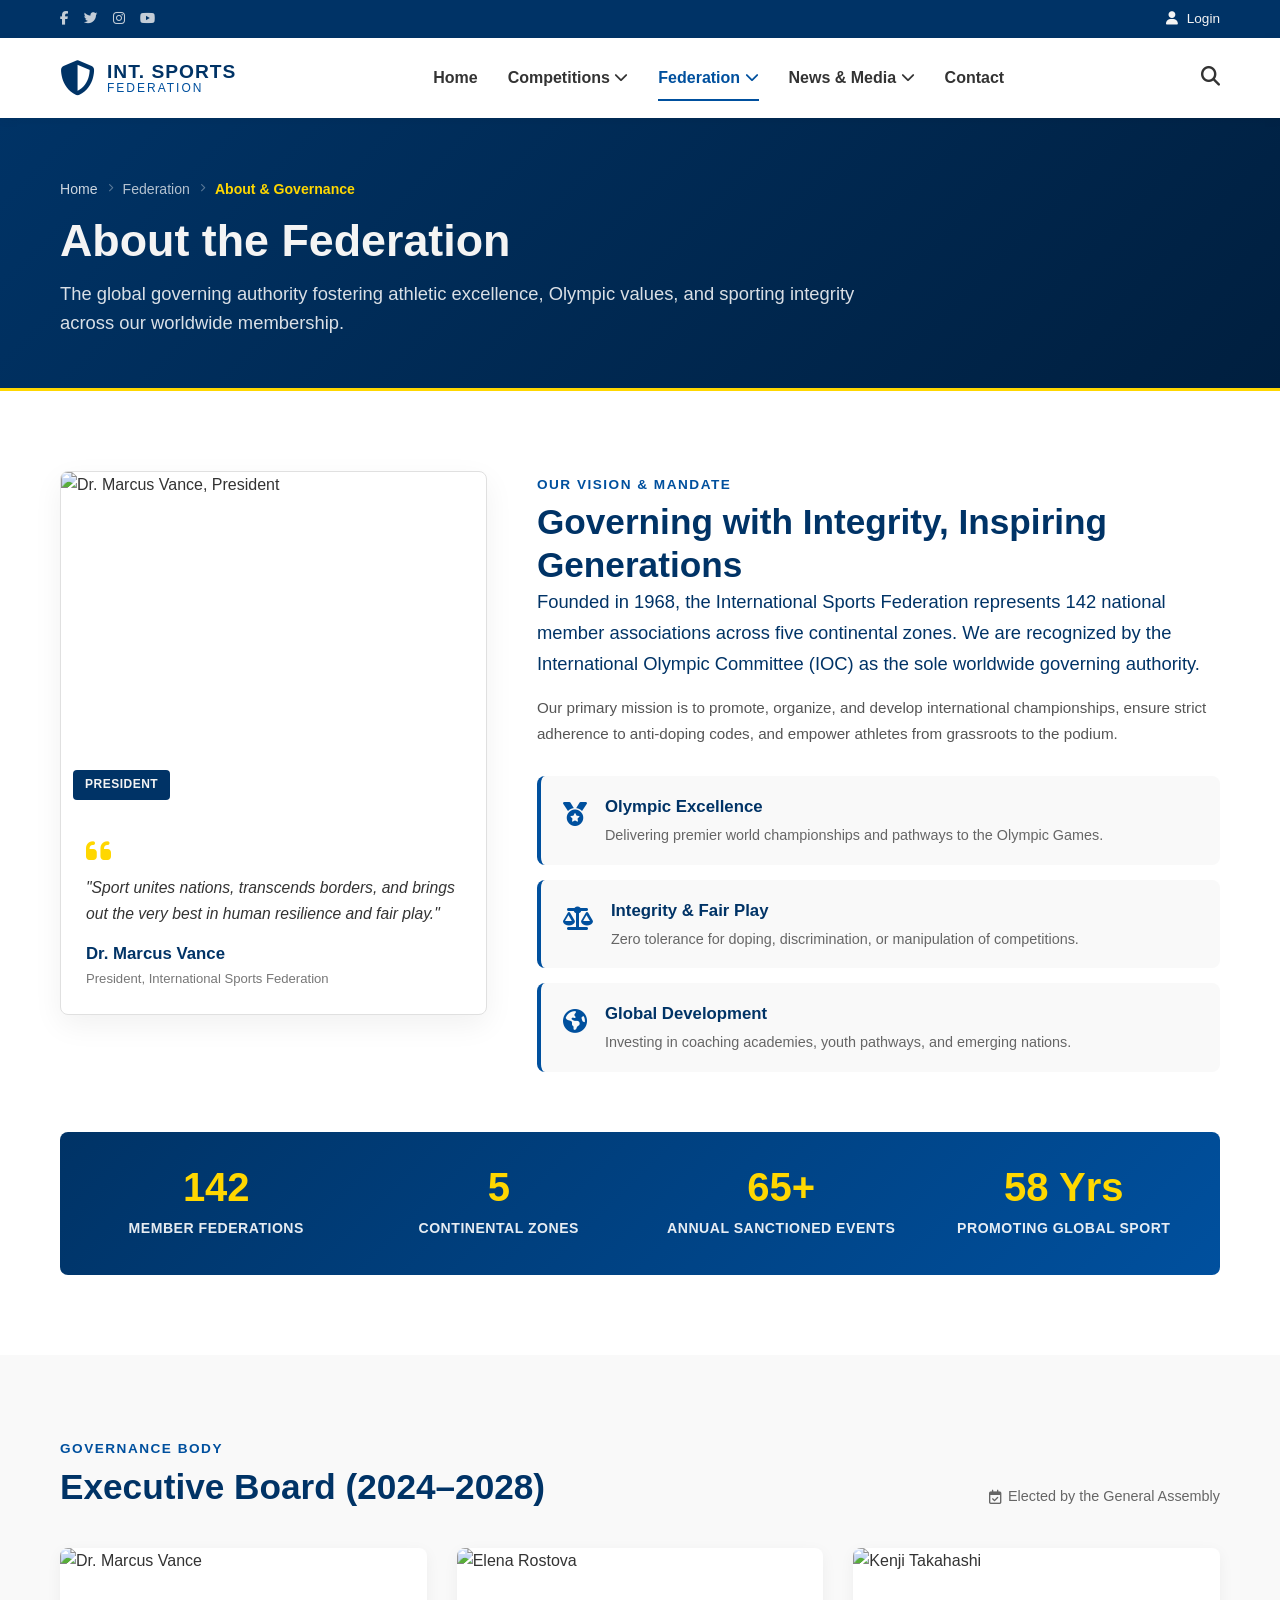
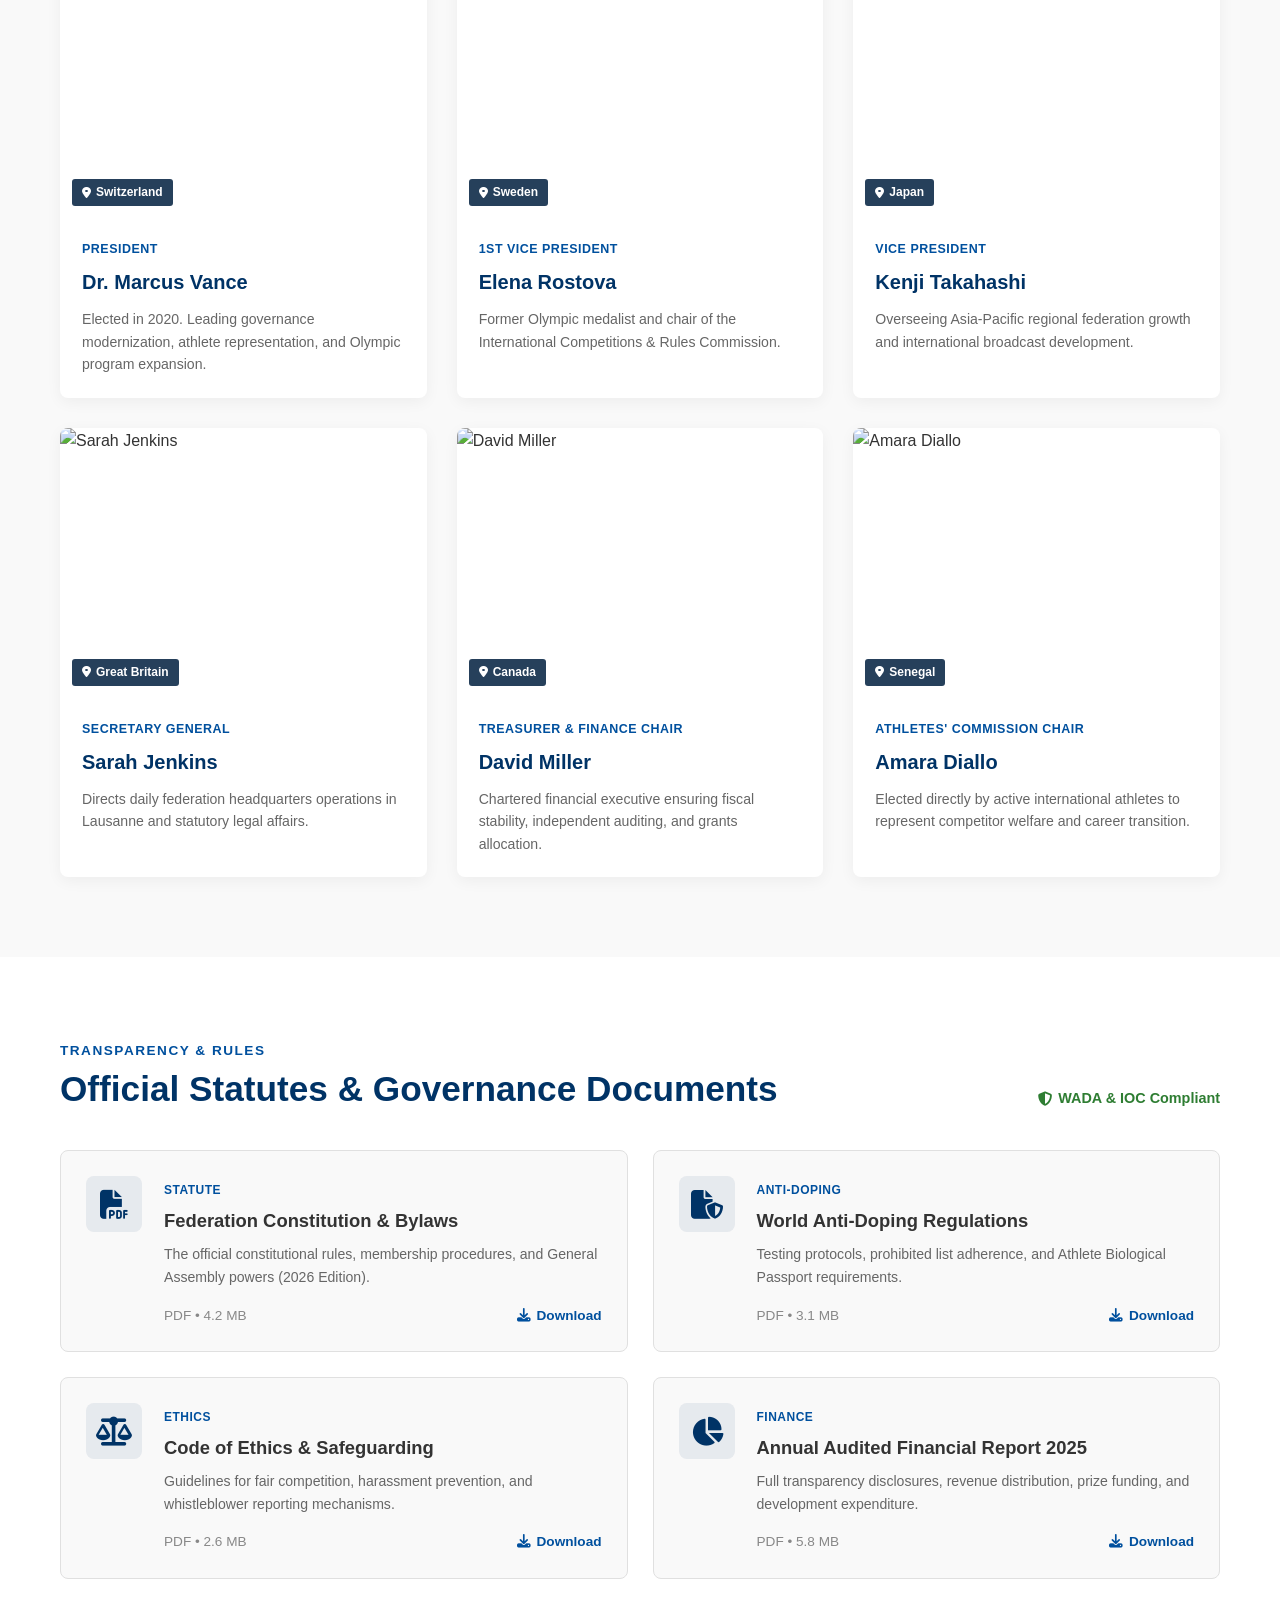
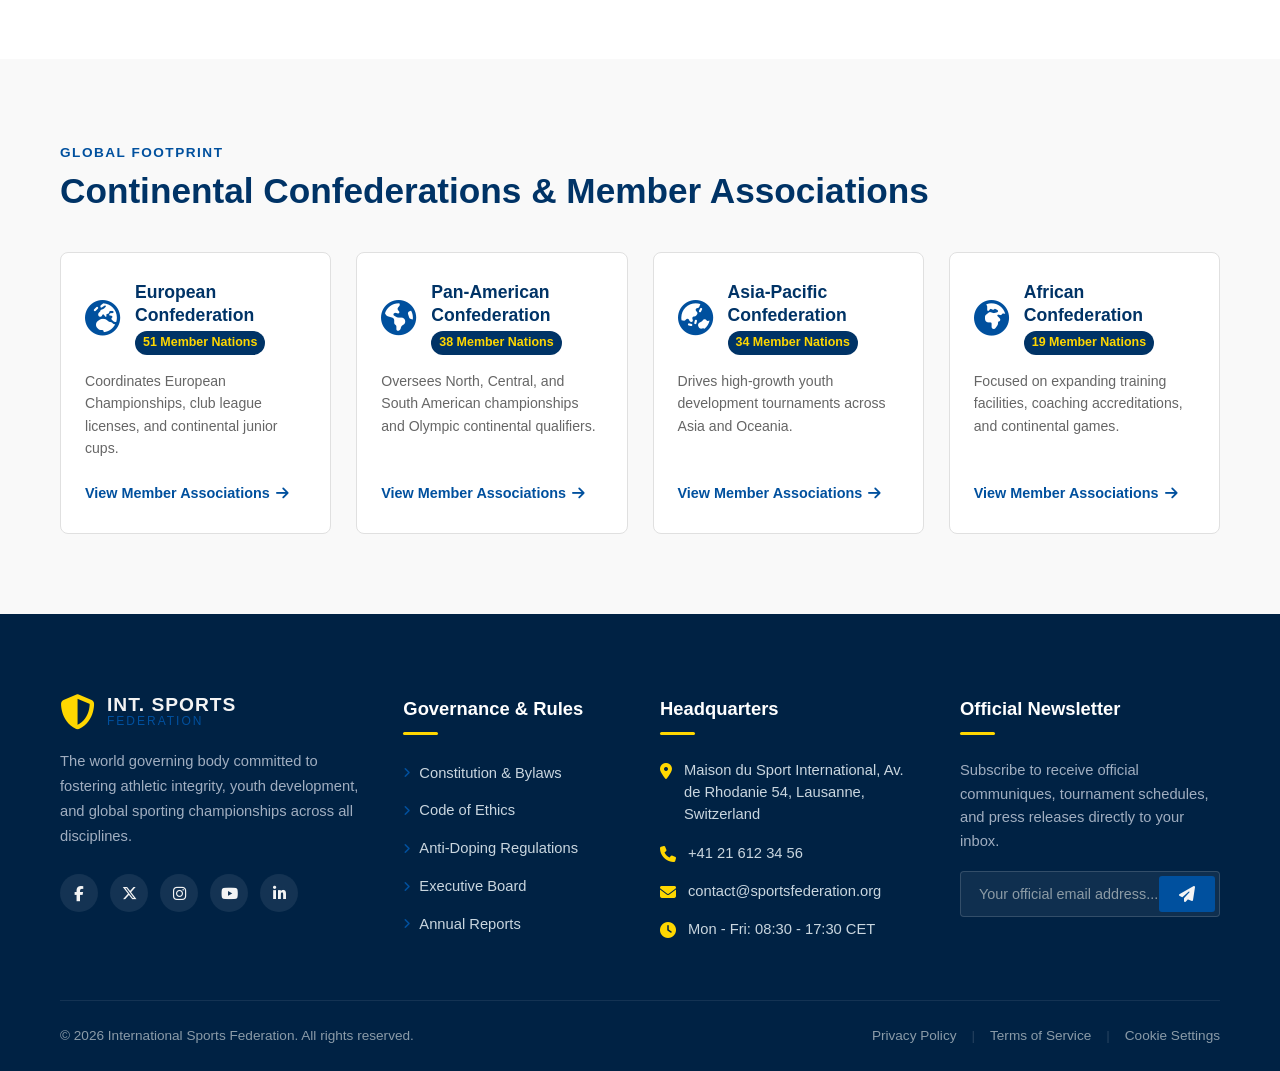
==== commit ff3107a7: "Remove TR language switcher from top bar across all pages" ====
--- a/about.html
+++ b/about.html
@@ -21,8 +21,6 @@
                 <a href="#" aria-label="YouTube"><i class="fa-brands fa-youtube"></i></a>
             </div>
             <div class="top-bar-actions">
-                <a href="#" class="lang-switch">TR</a>
-                <span class="divider">|</span>
                 <a href="#" class="login-link"><i class="fa-solid fa-user"></i> Login</a>
             </div>
         </div>
--- a/assets/css/style.css
+++ b/assets/css/style.css
@@ -2175,6 +2175,801 @@
 .rules-section {
     padding: 80px 0;
     background-color: var(--bg-light);
+}
+
+
+/* ==========================================================================
+   News & Media Hub - Section 1: Featured Story
+   ========================================================================== */
+.featured-story-section {
+    padding: 70px 0 35px;
+    background-color: var(--bg-light);
+}
+
+.featured-story-card {
+    display: grid;
+    grid-template-columns: 1.2fr 1fr;
+    background-color: var(--bg-light);
+    border: 1px solid var(--border-color);
+    border-radius: 12px;
+    overflow: hidden;
+    box-shadow: 0 10px 30px rgba(0, 0, 0, 0.06);
+    transition: all var(--transition-fast);
+}
+
+.featured-story-card:hover {
+    box-shadow: 0 15px 35px rgba(0, 0, 0, 0.1);
+}
+
+.featured-img-wrap {
+    position: relative;
+    min-height: 380px;
+    overflow: hidden;
+}
+
+.featured-img-wrap img {
+    width: 100%;
+    height: 100%;
+    object-fit: cover;
+    transition: transform 0.6s ease;
+}
+
+.featured-story-card:hover .featured-img-wrap img {
+    transform: scale(1.04);
+}
+
+.featured-badge {
+    position: absolute;
+    top: 20px;
+    left: 20px;
+    background-color: var(--accent-color);
+    color: var(--text-dark);
+    font-size: 0.8rem;
+    font-weight: 800;
+    padding: 6px 14px;
+    border-radius: 20px;
+    text-transform: uppercase;
+    letter-spacing: 0.5px;
+    box-shadow: 0 4px 12px rgba(0, 0, 0, 0.15);
+}
+
+.featured-content {
+    padding: 40px;
+    display: flex;
+    flex-direction: column;
+    justify-content: center;
+    align-items: flex-start;
+}
+
+.featured-category {
+    font-size: 0.8rem;
+    font-weight: 700;
+    color: var(--secondary-color);
+    text-transform: uppercase;
+    letter-spacing: 1px;
+    margin-bottom: 8px;
+}
+
+.featured-title {
+    font-size: 1.65rem;
+    font-weight: 800;
+    color: var(--primary-color);
+    line-height: 1.3;
+    margin-bottom: 14px;
+}
+
+.featured-title a {
+    color: inherit;
+    transition: color var(--transition-fast);
+}
+
+.featured-title a:hover {
+    color: var(--secondary-color);
+}
+
+.featured-excerpt {
+    font-size: 0.95rem;
+    color: #555555;
+    line-height: 1.7;
+    margin-bottom: 22px;
+}
+
+.featured-meta {
+    display: flex;
+    gap: 20px;
+    font-size: 0.85rem;
+    color: #777777;
+    margin-bottom: 25px;
+    flex-wrap: wrap;
+}
+
+.featured-meta span {
+    display: inline-flex;
+    align-items: center;
+    gap: 6px;
+}
+
+/* ==========================================================================
+   News & Media Hub - Section 2: News Grid & Pagination
+   ========================================================================== */
+.news-hub-section {
+    padding: 50px 0 80px;
+    background-color: var(--bg-gray);
+}
+
+.news-grid-extended {
+    display: grid;
+    grid-template-columns: repeat(3, 1fr);
+    gap: 30px;
+    margin-bottom: 50px;
+}
+
+.pagination-wrap {
+    display: flex;
+    justify-content: center;
+    align-items: center;
+    gap: 8px;
+}
+
+.pagination-btn {
+    width: 40px;
+    height: 40px;
+    border-radius: 6px;
+    border: 1px solid var(--border-color);
+    background-color: var(--bg-light);
+    color: var(--text-dark);
+    font-weight: 600;
+    font-size: 0.9rem;
+    cursor: pointer;
+    transition: all var(--transition-fast);
+    display: flex;
+    align-items: center;
+    justify-content: center;
+}
+
+.pagination-btn:hover {
+    border-color: var(--primary-color);
+    color: var(--primary-color);
+}
+
+.pagination-btn.active {
+    background-color: var(--primary-color);
+    color: #ffffff;
+    border-color: var(--primary-color);
+}
+
+.pagination-btn.disabled {
+    opacity: 0.4;
+    cursor: not-allowed;
+}
+
+.pagination-ellipsis {
+    padding: 0 6px;
+    color: #888888;
+}
+
+/* ==========================================================================
+   News & Media Hub - Section 3: Official Press Releases
+   ========================================================================== */
+.press-releases-section {
+    padding: 80px 0;
+    background-color: var(--bg-light);
+}
+
+.press-sub-tag {
+    font-size: 0.9rem;
+    font-weight: 700;
+    color: #C62828;
+    display: flex;
+    align-items: center;
+    gap: 6px;
+}
+
+.press-list {
+    display: flex;
+    flex-direction: column;
+    gap: 18px;
+}
+
+.press-item {
+    display: flex;
+    align-items: center;
+    background-color: var(--bg-gray);
+    border: 1px solid var(--border-color);
+    border-radius: 8px;
+    padding: 22px 28px;
+    transition: all var(--transition-fast);
+}
+
+.press-item:hover {
+    border-color: var(--secondary-color);
+    background-color: var(--bg-light);
+    box-shadow: 0 6px 20px rgba(0, 0, 0, 0.06);
+    transform: translateX(5px);
+}
+
+.press-date-box {
+    min-width: 80px;
+    text-align: center;
+    border-right: 2px solid var(--border-color);
+    padding-right: 22px;
+    margin-right: 25px;
+    display: flex;
+    flex-direction: column;
+    align-items: center;
+    justify-content: center;
+}
+
+.p-day {
+    font-size: 1.6rem;
+    font-weight: 800;
+    color: var(--primary-color);
+    line-height: 1;
+}
+
+.p-month {
+    font-size: 0.8rem;
+    font-weight: 700;
+    color: var(--secondary-color);
+    margin-top: 3px;
+}
+
+.p-year {
+    font-size: 0.75rem;
+    color: #888888;
+}
+
+.press-content {
+    flex: 1;
+}
+
+.press-ref {
+    font-size: 0.78rem;
+    font-weight: 700;
+    color: #888888;
+    text-transform: uppercase;
+    letter-spacing: 0.5px;
+    margin-bottom: 4px;
+    display: block;
+}
+
+.press-headline {
+    font-size: 1.15rem;
+    font-weight: 700;
+    margin-bottom: 6px;
+    line-height: 1.4;
+}
+
+.press-headline a {
+    color: var(--text-dark);
+    transition: color var(--transition-fast);
+}
+
+.press-headline a:hover {
+    color: var(--secondary-color);
+}
+
+.press-summary {
+    font-size: 0.88rem;
+    color: #666666;
+    line-height: 1.5;
+}
+
+.press-action {
+    margin-left: 20px;
+    white-space: nowrap;
+}
+
+/* ==========================================================================
+   News & Media Hub - Section 4: Media Resources & Accreditation
+   ========================================================================== */
+.media-resources-section {
+    padding: 80px 0;
+    background-color: var(--bg-gray);
+}
+
+.media-resources-grid {
+    display: grid;
+    grid-template-columns: repeat(3, 1fr);
+    gap: 30px;
+}
+
+.resource-card {
+    background-color: var(--bg-light);
+    border: 1px solid var(--border-color);
+    border-radius: 8px;
+    padding: 32px 25px;
+    display: flex;
+    flex-direction: column;
+    align-items: flex-start;
+    transition: all var(--transition-fast);
+}
+
+.resource-card:hover {
+    border-color: var(--secondary-color);
+    box-shadow: 0 10px 25px rgba(0, 0, 0, 0.06);
+    transform: translateY(-4px);
+}
+
+.resource-icon {
+    width: 55px;
+    height: 55px;
+    border-radius: 8px;
+    background-color: rgba(0, 51, 102, 0.08);
+    color: var(--primary-color);
+    font-size: 1.6rem;
+    display: flex;
+    align-items: center;
+    justify-content: center;
+    margin-bottom: 20px;
+    transition: background-color var(--transition-fast), color var(--transition-fast);
+}
+
+.resource-card:hover .resource-icon {
+    background-color: var(--primary-color);
+    color: #ffffff;
+}
+
+.resource-title {
+    font-size: 1.2rem;
+    font-weight: 700;
+    color: var(--primary-color);
+    margin-bottom: 10px;
+}
+
+.resource-desc {
+    font-size: 0.9rem;
+    color: #666666;
+    line-height: 1.6;
+    margin-bottom: 22px;
+    flex-grow: 1;
+}
+
+
+/* ==========================================================================
+   Contact Page - Section 1: Quick Channels
+   ========================================================================== */
+.contact-channels-section {
+    padding: 70px 0 30px;
+    background-color: var(--bg-light);
+}
+
+.channels-grid {
+    display: grid;
+    grid-template-columns: repeat(4, 1fr);
+    gap: 25px;
+}
+
+.channel-card {
+    background-color: var(--bg-gray);
+    border: 1px solid var(--border-color);
+    border-radius: 8px;
+    padding: 26px 22px;
+    transition: all var(--transition-fast);
+    display: flex;
+    flex-direction: column;
+    align-items: flex-start;
+}
+
+.channel-card:hover {
+    border-color: var(--secondary-color);
+    background-color: var(--bg-light);
+    box-shadow: 0 8px 25px rgba(0, 0, 0, 0.06);
+    transform: translateY(-4px);
+}
+
+.highlight-channel {
+    border-left: 4px solid var(--accent-color);
+    background-color: rgba(255, 215, 0, 0.04);
+}
+
+.channel-icon {
+    width: 50px;
+    height: 50px;
+    border-radius: 8px;
+    background-color: rgba(0, 51, 102, 0.08);
+    color: var(--primary-color);
+    font-size: 1.5rem;
+    display: flex;
+    align-items: center;
+    justify-content: center;
+    margin-bottom: 16px;
+    transition: background-color var(--transition-fast), color var(--transition-fast);
+}
+
+.channel-card:hover .channel-icon {
+    background-color: var(--primary-color);
+    color: #ffffff;
+}
+
+.channel-title {
+    font-size: 1.15rem;
+    font-weight: 700;
+    color: var(--primary-color);
+    margin-bottom: 8px;
+}
+
+.channel-text {
+    font-size: 0.88rem;
+    color: #555555;
+    line-height: 1.6;
+    margin-bottom: 14px;
+    flex-grow: 1;
+}
+
+.channel-link {
+    font-size: 0.88rem;
+    font-weight: 600;
+    color: var(--secondary-color);
+    display: inline-flex;
+    align-items: center;
+    gap: 6px;
+    transition: color var(--transition-fast);
+}
+
+.channel-link:hover {
+    color: var(--primary-color);
+}
+
+.channel-note {
+    font-size: 0.8rem;
+    color: #777777;
+    display: flex;
+    align-items: center;
+    gap: 6px;
+}
+
+/* ==========================================================================
+   Contact Page - Section 2: Contact Form & Directory
+   ========================================================================== */
+.contact-main-section {
+    padding: 50px 0 80px;
+    background-color: var(--bg-gray);
+}
+
+.contact-layout {
+    display: grid;
+    grid-template-columns: 1.6fr 1fr;
+    gap: 40px;
+    align-items: flex-start;
+}
+
+.contact-form-wrapper {
+    background-color: var(--bg-light);
+    border: 1px solid var(--border-color);
+    border-radius: 10px;
+    padding: 40px;
+    box-shadow: 0 4px 20px rgba(0, 0, 0, 0.04);
+}
+
+.form-intro {
+    margin-bottom: 25px;
+}
+
+.form-desc {
+    font-size: 0.95rem;
+    color: #666666;
+    line-height: 1.6;
+    margin-top: 8px;
+}
+
+.form-alert {
+    background-color: #E8F5E9;
+    border: 1px solid #A5D6A7;
+    color: #1B5E20;
+    padding: 16px 20px;
+    border-radius: 6px;
+    display: flex;
+    align-items: center;
+    gap: 14px;
+    margin-bottom: 25px;
+}
+
+.form-alert i {
+    font-size: 1.8rem;
+    color: #2E7D32;
+    flex-shrink: 0;
+}
+
+.form-alert strong {
+    display: block;
+    font-size: 1rem;
+    margin-bottom: 2px;
+}
+
+.form-alert p {
+    font-size: 0.88rem;
+    margin: 0;
+}
+
+.official-contact-form {
+    display: flex;
+    flex-direction: column;
+    gap: 20px;
+}
+
+.form-row {
+    display: grid;
+    grid-template-columns: 1fr 1fr;
+    gap: 20px;
+}
+
+.form-group {
+    display: flex;
+    flex-direction: column;
+    gap: 6px;
+}
+
+.form-group label {
+    font-size: 0.88rem;
+    font-weight: 600;
+    color: var(--text-dark);
+}
+
+.req {
+    color: #C62828;
+}
+
+.form-group input,
+.form-group select,
+.form-group textarea {
+    padding: 12px 16px;
+    border: 1px solid var(--border-color);
+    border-radius: 6px;
+    font-size: 0.95rem;
+    outline: none;
+    background-color: var(--bg-light);
+    color: var(--text-dark);
+    font-family: inherit;
+    transition: border-color var(--transition-fast), box-shadow var(--transition-fast);
+}
+
+.form-group input:focus,
+.form-group select:focus,
+.form-group textarea:focus {
+    border-color: var(--secondary-color);
+    box-shadow: 0 0 0 3px rgba(0, 80, 158, 0.12);
+}
+
+.form-checkbox-group {
+    display: flex;
+    align-items: flex-start;
+    gap: 10px;
+    font-size: 0.85rem;
+    color: #666666;
+    line-height: 1.5;
+}
+
+.form-checkbox-group input {
+    margin-top: 3px;
+    cursor: pointer;
+}
+
+.form-checkbox-group a {
+    color: var(--secondary-color);
+    text-decoration: underline;
+}
+
+.btn-submit-form {
+    align-self: flex-start;
+    padding: 14px 32px;
+    font-size: 1rem;
+    margin-top: 10px;
+    display: inline-flex;
+    align-items: center;
+    gap: 8px;
+}
+
+.contact-directory-wrapper {
+    display: flex;
+    flex-direction: column;
+    gap: 25px;
+}
+
+.directory-card {
+    background-color: var(--bg-light);
+    border: 1px solid var(--border-color);
+    border-radius: 10px;
+    padding: 30px;
+    box-shadow: 0 4px 15px rgba(0, 0, 0, 0.04);
+}
+
+.directory-card-title {
+    font-size: 1.15rem;
+    font-weight: 700;
+    color: var(--primary-color);
+    display: flex;
+    align-items: center;
+    gap: 10px;
+    margin-bottom: 20px;
+    padding-bottom: 12px;
+    border-bottom: 2px solid var(--bg-gray);
+}
+
+.directory-list {
+    display: flex;
+    flex-direction: column;
+    gap: 16px;
+}
+
+.directory-list li {
+    display: flex;
+    flex-direction: column;
+    gap: 4px;
+    padding-bottom: 12px;
+    border-bottom: 1px solid var(--border-color);
+}
+
+.directory-list li:last-child {
+    border-bottom: none;
+    padding-bottom: 0;
+}
+
+.dept-name {
+    font-size: 0.9rem;
+    font-weight: 700;
+    color: var(--primary-color);
+}
+
+.dept-email {
+    font-size: 0.86rem;
+    color: var(--secondary-color);
+    display: inline-flex;
+    align-items: center;
+    gap: 6px;
+    transition: color var(--transition-fast);
+}
+
+.dept-email:hover {
+    color: var(--primary-color);
+    text-decoration: underline;
+}
+
+.hours-card {
+    background-color: var(--bg-light);
+}
+
+.hours-row {
+    display: flex;
+    justify-content: space-between;
+    align-items: center;
+    font-size: 0.88rem;
+    padding: 8px 0;
+    border-bottom: 1px dashed var(--border-color);
+    color: #555555;
+}
+
+.hours-row strong {
+    color: var(--primary-color);
+}
+
+.hours-row em {
+    color: #888888;
+    font-style: normal;
+}
+
+.hours-note {
+    font-size: 0.8rem;
+    color: #777777;
+    margin-top: 14px;
+    display: flex;
+    align-items: center;
+    gap: 6px;
+}
+
+/* ==========================================================================
+   Contact Page - Section 3: Headquarters Location Visual
+   ========================================================================== */
+.headquarters-location-section {
+    padding: 80px 0;
+    background-color: var(--bg-light);
+}
+
+.location-banner {
+    display: grid;
+    grid-template-columns: 1.2fr 1fr;
+    background-color: var(--bg-light);
+    border: 1px solid var(--border-color);
+    border-radius: 12px;
+    overflow: hidden;
+    box-shadow: 0 8px 30px rgba(0, 0, 0, 0.06);
+}
+
+.location-details {
+    padding: 40px;
+}
+
+.location-title {
+    font-size: 1.8rem;
+    font-weight: 800;
+    color: var(--primary-color);
+    margin-bottom: 12px;
+}
+
+.location-desc {
+    font-size: 0.95rem;
+    color: #555555;
+    line-height: 1.7;
+    margin-bottom: 25px;
+}
+
+.transport-grid {
+    display: flex;
+    flex-direction: column;
+    gap: 16px;
+    margin-bottom: 25px;
+}
+
+.transport-item {
+    display: flex;
+    align-items: flex-start;
+    gap: 14px;
+    background-color: var(--bg-gray);
+    padding: 14px 18px;
+    border-radius: 6px;
+    border-left: 3px solid var(--secondary-color);
+}
+
+.transport-item i {
+    font-size: 1.3rem;
+    color: var(--secondary-color);
+    margin-top: 2px;
+}
+
+.transport-item strong {
+    display: block;
+    font-size: 0.95rem;
+    color: var(--primary-color);
+}
+
+.transport-item span {
+    font-size: 0.85rem;
+    color: #666666;
+}
+
+.visitor-protocol {
+    display: flex;
+    align-items: flex-start;
+    gap: 12px;
+    font-size: 0.85rem;
+    color: #666666;
+    background-color: rgba(0, 51, 102, 0.04);
+    padding: 14px 18px;
+    border-radius: 6px;
+}
+
+.visitor-protocol i {
+    color: var(--primary-color);
+    font-size: 1.2rem;
+    margin-top: 2px;
+}
+
+.location-visual {
+    position: relative;
+    overflow: hidden;
+    min-height: 380px;
+}
+
+.location-visual img {
+    width: 100%;
+    height: 100%;
+    object-fit: cover;
+}
+
+.location-badge-over {
+    position: absolute;
+    bottom: 20px;
+    left: 20px;
+    background-color: rgba(0, 31, 63, 0.88);
+    color: #ffffff;
+    padding: 8px 16px;
+    border-radius: 20px;
+    font-weight: 700;
+    font-size: 0.85rem;
+    backdrop-filter: blur(4px);
+    display: inline-flex;
+    align-items: center;
+    gap: 8px;
 }
 
 
@@ -2333,6 +3128,48 @@
         overflow-x: auto;
         flex-wrap: nowrap;
     }
+
+    /* News Hub Tablet */
+    .featured-story-card {
+        grid-template-columns: 1fr;
+    }
+
+    .featured-img-wrap {
+        min-height: 280px;
+        height: 280px;
+    }
+
+    .featured-content {
+        padding: 30px;
+    }
+
+    .news-grid-extended {
+        grid-template-columns: repeat(2, 1fr);
+        gap: 25px;
+    }
+
+    .media-resources-grid {
+        grid-template-columns: repeat(2, 1fr);
+        gap: 25px;
+    }
+
+    /* Contact Page Tablet */
+    .channels-grid {
+        grid-template-columns: repeat(2, 1fr);
+    }
+
+    .contact-layout {
+        grid-template-columns: 1fr;
+    }
+
+    .location-banner {
+        grid-template-columns: 1fr;
+    }
+
+    .location-visual {
+        min-height: 280px;
+        height: 280px;
+    }
 }
 
 /* --------------------------------------------------------------------------
@@ -2557,6 +3394,81 @@
         padding: 12px 14px;
         font-size: 0.85rem;
     }
+
+    /* News Hub Mobile */
+    .featured-title {
+        font-size: 1.35rem;
+    }
+
+    .news-grid-extended {
+        grid-template-columns: 1fr;
+    }
+
+    .press-item {
+        flex-direction: column;
+        align-items: flex-start;
+        gap: 15px;
+        padding: 18px 20px;
+    }
+
+    .press-date-box {
+        border-right: none;
+        border-bottom: 2px solid var(--border-color);
+        padding-right: 0;
+        padding-bottom: 10px;
+        margin-right: 0;
+        width: 100%;
+        flex-direction: row;
+        justify-content: space-around;
+    }
+
+    .p-day {
+        font-size: 1.3rem;
+    }
+
+    .p-month,
+    .p-year {
+        margin-top: 0;
+        margin-left: 6px;
+    }
+
+    .press-action {
+        margin-left: 0;
+        width: 100%;
+    }
+
+    .press-action .btn {
+        width: 100%;
+        justify-content: center;
+        text-align: center;
+    }
+
+    .media-resources-grid {
+        grid-template-columns: 1fr;
+    }
+
+    /* Contact Page Mobile */
+    .channels-grid {
+        grid-template-columns: 1fr;
+    }
+
+    .form-row {
+        grid-template-columns: 1fr;
+        gap: 15px;
+    }
+
+    .contact-form-wrapper {
+        padding: 25px 20px;
+    }
+
+    .location-details {
+        padding: 25px 20px;
+    }
+
+    .btn-submit-form {
+        width: 100%;
+        justify-content: center;
+    }
 }
 
 /* --------------------------------------------------------------------------
@@ -2619,4 +3531,22 @@
     .nation-cell strong {
         font-size: 0.9rem;
     }
-}
+
+    /* News Hub Small Phones */
+    .pagination-wrap {
+        gap: 4px;
+    }
+
+    .pagination-btn {
+        width: 34px;
+        height: 34px;
+        font-size: 0.82rem;
+    }
+
+    /* Contact Page Small Phones */
+    .hours-row {
+        flex-direction: column;
+        align-items: flex-start;
+        gap: 4px;
+    }
+}
